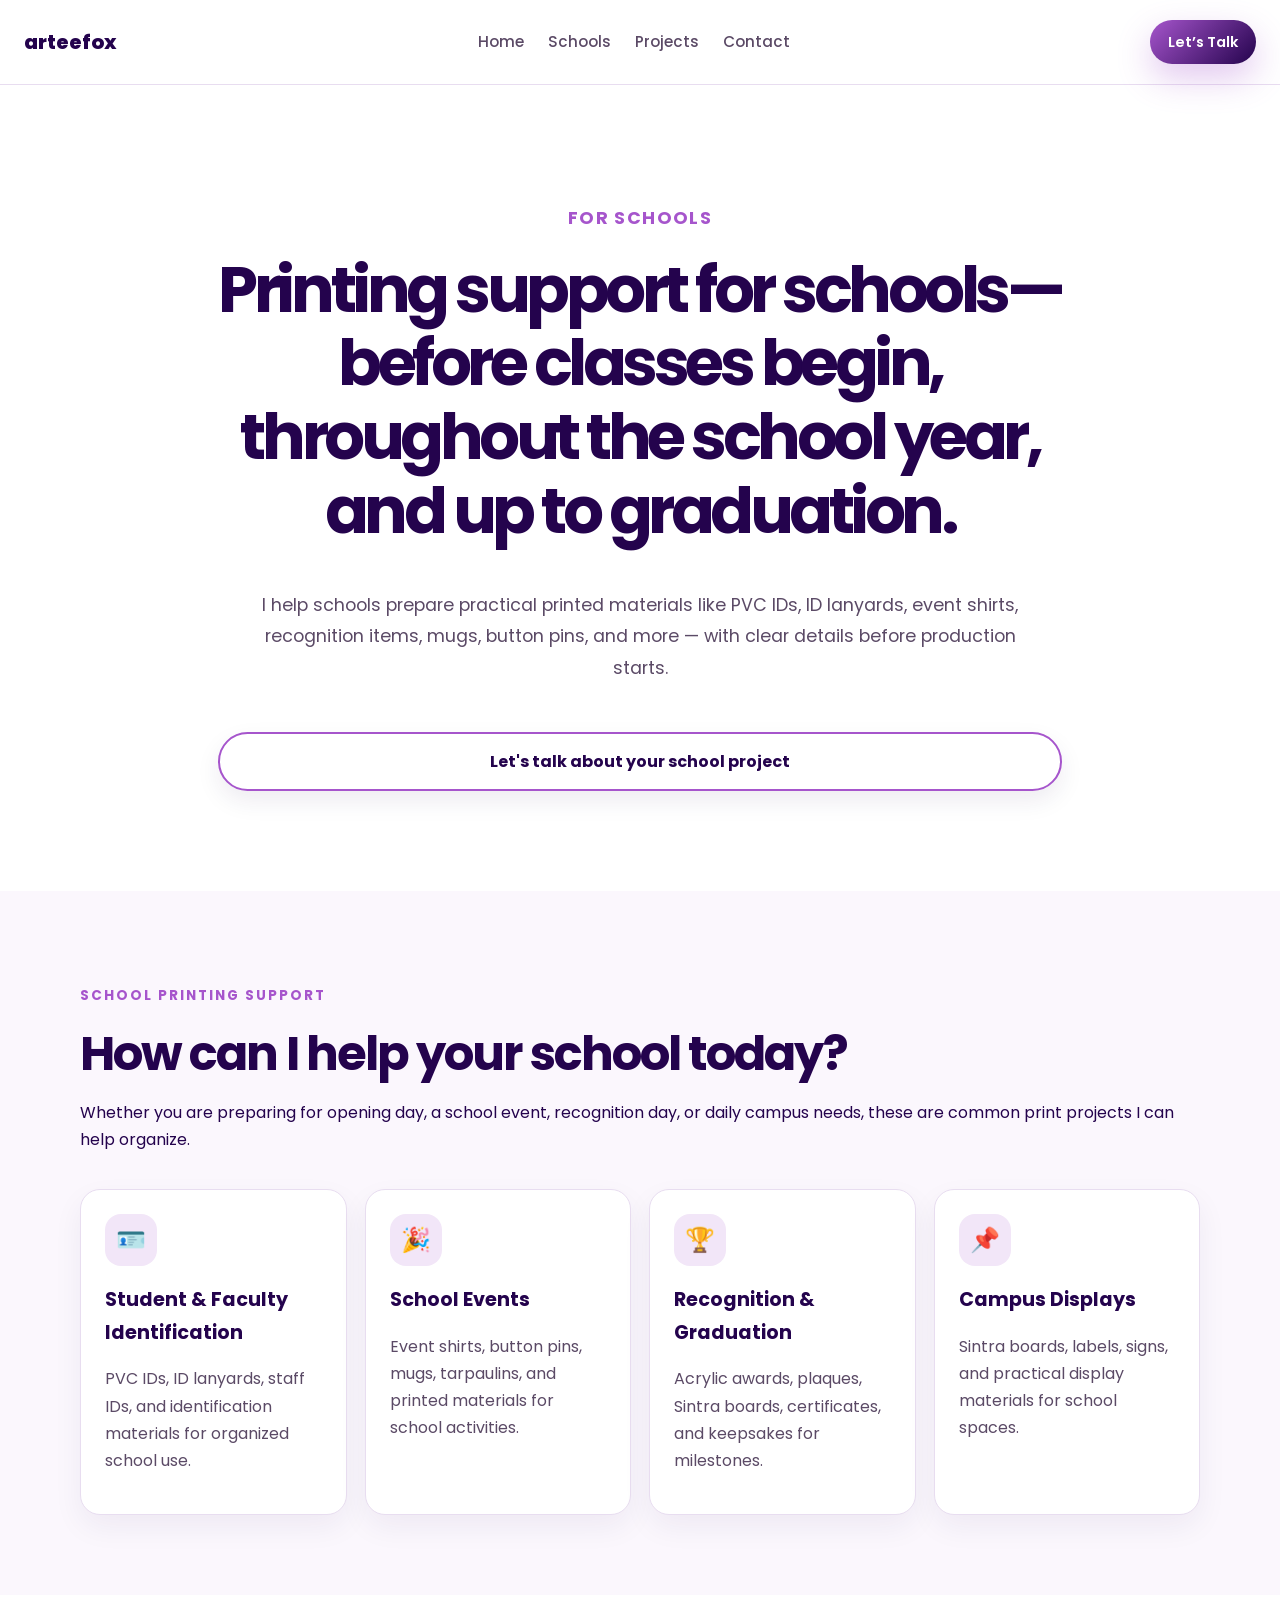
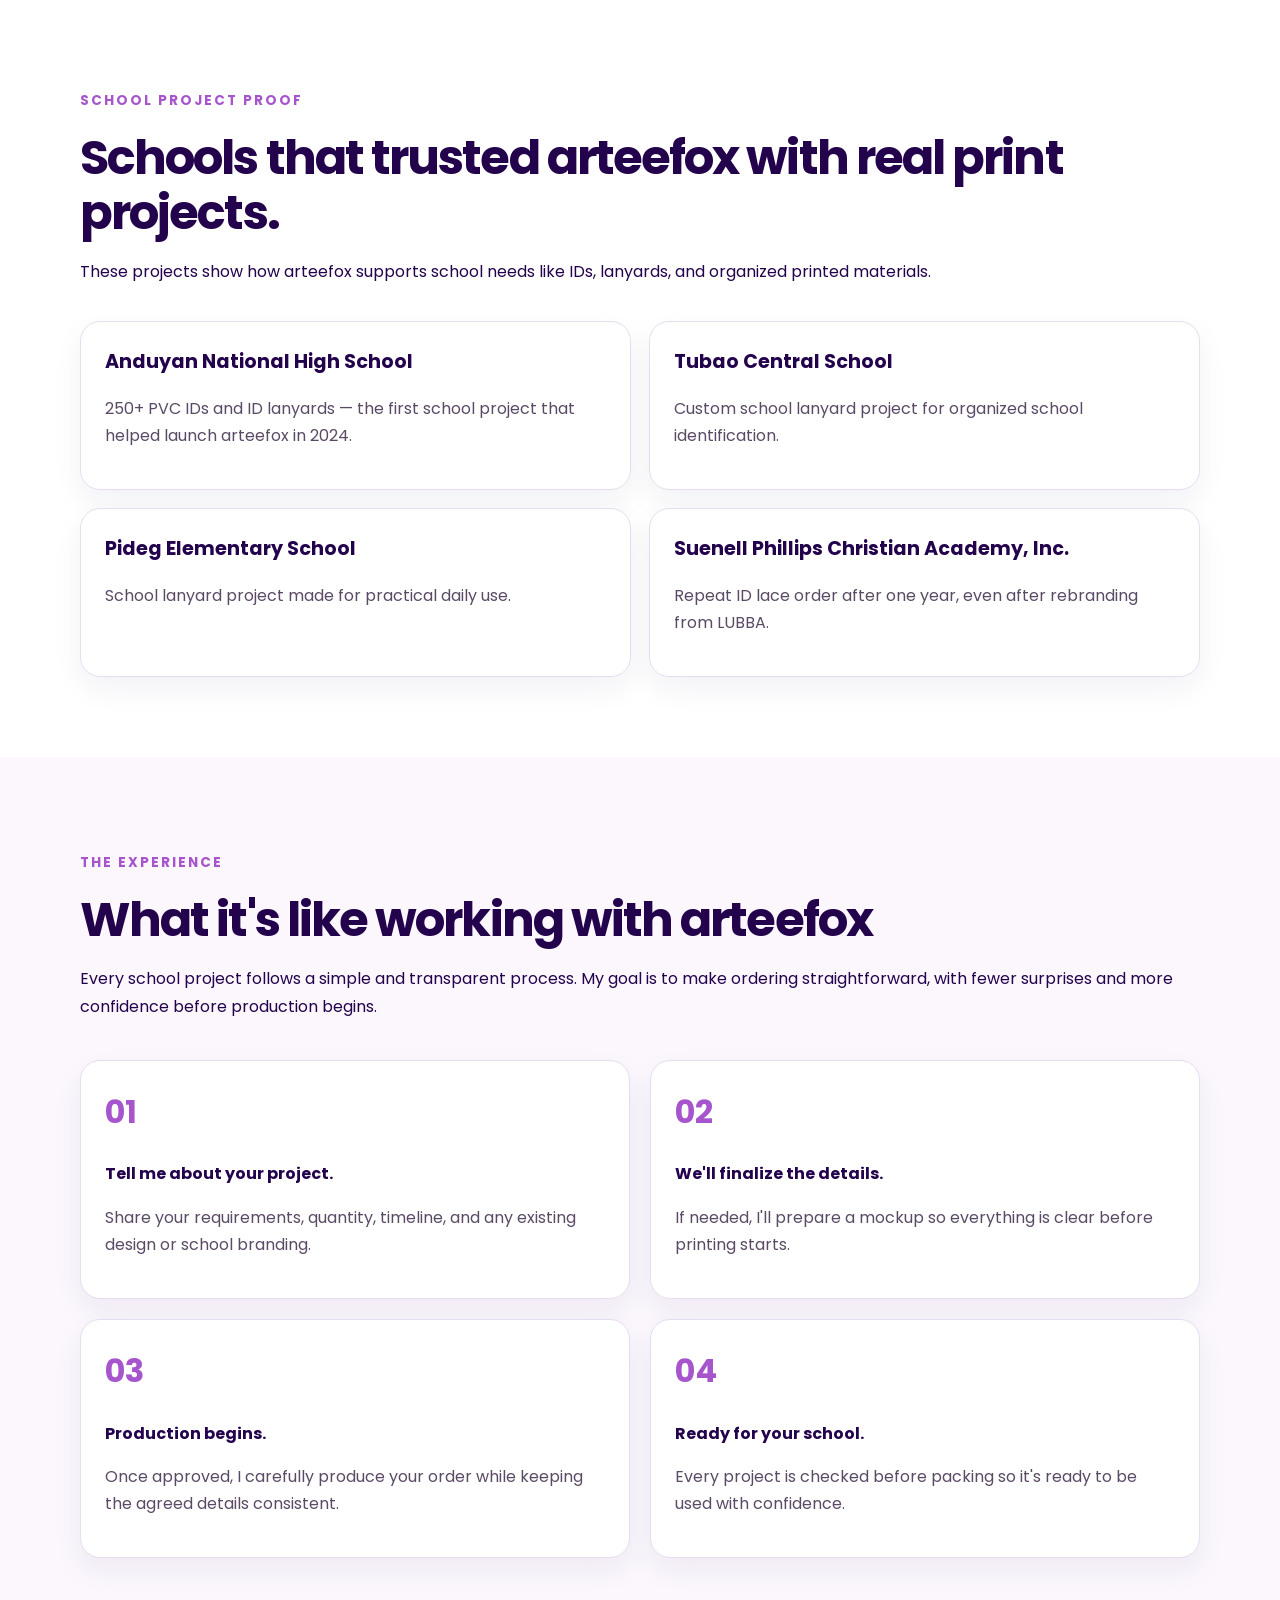
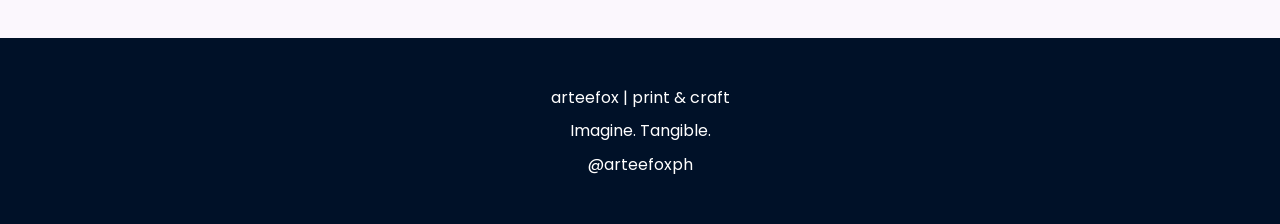
==== schools.html @ dd6f78a0 "Build schools page hero needs projects and process sections" ====
<!DOCTYPE html>
<html lang="en">
<head>
    <meta charset="UTF-8">
    <meta name="viewport" content="width=device-width, initial-scale=1.0">
    <title>School Printing Services | arteefox</title>
    <meta name="description" content="Custom printing support for schools in La Union, including PVC IDs, ID lanyards, event shirts, button pins, awards, mugs, and school materials.">
    <link rel="stylesheet" href="styles.css">
</head>
<body>

    <header>
        <p>arteefox</p>

        <nav>
            <a href="index.html">Home</a>
            <a href="schools.html">Schools</a>
            <a href="index.html#projects">Projects</a>
            <a href="index.html#contact">Contact</a>
        </nav>

        <a href="http://m.me/arteefoxph">Let’s Talk</a>
    </header>

    <main>

        <section class="school-hero">
            <p class="section-label">For schools</p>

            <h1>Printing support for schools—before classes begin, throughout the school year, and up to graduation.</h1>

            <p>
                I help schools prepare practical printed materials like PVC IDs, ID lanyards,
                event shirts, recognition items, mugs, button pins, and more — with clear details
                before production starts.
            </p>

            <a href="http://m.me/arteefoxph">Let's talk about your school project</a>
        </section>

        <section class="school-needs">
    <div class="section-intro">
        <p class="section-label">School printing support</p>
        <h2>How can I help your school today?</h2>
        <p>
            Whether you are preparing for opening day, a school event, recognition day,
            or daily campus needs, these are common print projects I can help organize.
        </p>
    </div>

    <div class="school-needs-grid">
        <article>
            <span>🪪</span>
            <h3>Student & Faculty Identification</h3>
            <p>PVC IDs, ID lanyards, staff IDs, and identification materials for organized school use.</p>
        </article>

        <article>
            <span>🎉</span>
            <h3>School Events</h3>
            <p>Event shirts, button pins, mugs, tarpaulins, and printed materials for school activities.</p>
        </article>

        <article>
            <span>🏆</span>
            <h3>Recognition & Graduation</h3>
            <p>Acrylic awards, plaques, Sintra boards, certificates, and keepsakes for milestones.</p>
        </article>

        <article>
            <span>📌</span>
            <h3>Campus Displays</h3>
            <p>Sintra boards, labels, signs, and practical display materials for school spaces.</p>
        </article>
    </div>
        </section>

        <section class="school-projects">
    <div class="section-intro">
        <p class="section-label">School project proof</p>
        <h2>Schools that trusted arteefox with real print projects.</h2>
        <p>
            These projects show how arteefox supports school needs like IDs, lanyards,
            and organized printed materials.
        </p>
    </div>

    <div class="school-projects-grid">
        <article>
            <h3>Anduyan National High School</h3>
            <p>250+ PVC IDs and ID lanyards — the first school project that helped launch arteefox in 2024.</p>
        </article>

        <article>
            <h3>Tubao Central School</h3>
            <p>Custom school lanyard project for organized school identification.</p>
        </article>

        <article>
            <h3>Pideg Elementary School</h3>
            <p>School lanyard project made for practical daily use.</p>
        </article>

        <article>
            <h3>Suenell Phillips Christian Academy, Inc.</h3>
            <p>Repeat ID lace order after one year, even after rebranding from LUBBA.</p>
        </article>
    </div>
        </section>

        <section class="school-process">
    <div class="section-intro">
        <p class="section-label">The experience</p>
        <h2>What it's like working with arteefox</h2>
        <p>
            Every school project follows a simple and transparent process.
            My goal is to make ordering straightforward, with fewer surprises
            and more confidence before production begins.
        </p>
    </div>

    <div class="process-grid">

        <article>
            <h3>01</h3>
            <h4>Tell me about your project.</h4>
            <p>
                Share your requirements, quantity, timeline, and any existing
                design or school branding.
            </p>
        </article>

        <article>
            <h3>02</h3>
            <h4>We'll finalize the details.</h4>
            <p>
                If needed, I'll prepare a mockup so everything is clear before
                printing starts.
            </p>
        </article>

        <article>
            <h3>03</h3>
            <h4>Production begins.</h4>
            <p>
                Once approved, I carefully produce your order while keeping the
                agreed details consistent.
            </p>
        </article>

        <article>
            <h3>04</h3>
            <h4>Ready for your school.</h4>
            <p>
                Every project is checked before packing so it's ready to be used
                with confidence.
            </p>
        </article>

    </div>
    </section>
    </main>

    <footer>
        <p>arteefox | print & craft</p>
        <p>Imagine. Tangible.</p>
        <p>@arteefoxph</p>
    </footer>

</body>
</html>
---- styles.css ----
@import url('https://fonts.googleapis.com/css2?family=Poppins:wght@400;500;600;700;800&display=swap');

:root {
    --dark-amethyst: #24034D;
    --prussian-blue: #001128;
    --lavender-purple: #A655CC;
    --white: #FFFFFF;

    --text-main: #24034D;
    --text-soft: #5B4A66;

    --soft-bg: #FBF7FD;
    --soft-lavender: #F2E6F8;
    --light-border: #E8DDF0;

    --max-width: 1120px;
    --section-padding: 80px 24px;
    --radius: 20px;
}

* {
    box-sizing: border-box;
}

html {
    scroll-behavior: smooth;
}

body {
    margin: 0;
    font-family: 'Poppins', sans-serif;
    color: var(--text-main);
    background: var(--white);
    line-height: 1.7;
}

a {
    color: inherit;
    text-decoration: none;
}

/* HEADER */

header {
    width: 100%;
    padding: 20px 24px;
    display: flex;
    align-items: center;
    justify-content: space-between;
    gap: 24px;
    border-bottom: 1px solid var(--light-border);
    background: rgba(255, 255, 255, 0.96);
    position: sticky;
    top: 0;
    z-index: 10;
}

header p {
    margin: 0;
    font-weight: 800;
    color: var(--dark-amethyst);
    font-size: 1.25rem;
}

nav {
    display: flex;
    gap: 24px;
    font-size: 0.95rem;
    font-weight: 500;
}

nav a {
    color: var(--text-soft);
}

nav a:hover {
    color: var(--lavender-purple);
}

header > a {
    background: var(--dark-amethyst);
    color: var(--white);
    padding: 10px 18px;
    border-radius: 999px;
    font-weight: 600;
    font-size: 0.9rem;
}

/* GENERAL SECTIONS */

main section {
    padding: var(--section-padding);
    max-width: var(--max-width);
    margin: 0 auto;
}

section:nth-of-type(even) {
    background: var(--soft-bg);
    max-width: none;
}

section:nth-of-type(even) > * {
    max-width: var(--max-width);
    margin-left: auto;
    margin-right: auto;
}

/* HERO */

.hero,
main section:first-child {
    min-height: 88vh;
    display: flex;
    flex-direction: column;
    justify-content: center;
    text-align: center;
}

.hero-label,
main section:first-child p:first-child {
    color: var(--lavender-purple);
    font-weight: 700;
    letter-spacing: 0.08em;
    text-transform: uppercase;
    margin-bottom: 18px;
}

h1 {
    margin: 0 auto 24px;
    max-width: 920px;
    font-size: clamp(3rem, 9vw, 6.5rem);
    line-height: 0.95;
    color: var(--dark-amethyst);
    letter-spacing: -0.07em;
}

h1 span {
    display: block;
}

h1 small {
    display: block;
    margin-top: 22px;
    font-size: clamp(1rem, 2vw, 1.35rem);
    line-height: 1.4;
    letter-spacing: 0;
    color: var(--text-soft);
    font-weight: 600;
}

.hero-description,
main section:first-child p {
    margin-left: auto;
    margin-right: auto;
    max-width: 760px;
    font-size: 1.1rem;
    color: var(--text-soft);
}

.hero-actions,
main section:first-child div {
    margin-top: 18px;
}

.hero-actions a,
main section:first-child a,
#contact a {
    display: inline-block;
    margin: 12px 8px 0;
    padding: 14px 22px;
    border-radius: 999px;
    font-weight: 700;
}

.hero-actions a:first-child,
main section:first-child a:first-of-type,
#contact a {
    background: var(--dark-amethyst);
    color: var(--white);
}

.hero-actions a:last-child,
main section:first-child a:last-of-type {
    border: 2px solid var(--dark-amethyst);
    color: var(--dark-amethyst);
}

/* TYPOGRAPHY */

h2 {
    margin: 0 0 18px;
    font-size: clamp(1.8rem, 4vw, 3rem);
    line-height: 1.15;
    color: var(--dark-amethyst);
    letter-spacing: -0.04em;
}

h3 {
    margin: 0 0 10px;
    color: var(--dark-amethyst);
    font-size: 1.2rem;
}

p {
    font-size: 1rem;
}

section > p {
    max-width: 760px;
    color: var(--text-soft);
}

/* TRUST LIST */

ul {
    padding: 0;
    list-style: none;
    display: flex;
    flex-wrap: wrap;
    gap: 12px;
    margin-top: 28px;
}

li {
    background: var(--white);
    border: 1px solid var(--light-border);
    padding: 12px 18px;
    border-radius: 999px;
    font-weight: 600;
    color: var(--dark-amethyst);
}

/* CARDS */

article {
    background: var(--white);
    border: 1px solid var(--light-border);
    padding: 24px;
    border-radius: var(--radius);
    margin-top: 18px;
    box-shadow: 0 12px 30px rgba(36, 3, 77, 0.06);
}

article p {
    color: var(--text-soft);
}

/* GRID SECTIONS */

#services,
#projects,
#process {
    display: grid;
    grid-template-columns: repeat(3, 1fr);
    gap: 18px;
}

#services h2,
#services > p,
#projects h2,
#projects > p,
#process h2,
#process > p {
    grid-column: 1 / -1;
}

/* FINAL CTA */

#contact {
    text-align: center;
}

#contact p {
    margin-left: auto;
    margin-right: auto;
}

/* FOOTER */

footer {
    background: var(--prussian-blue);
    color: var(--white);
    text-align: center;
    padding: 40px 24px;
}

footer p {
    margin: 6px 0;
    color: var(--white);
}

/* MOBILE */

@media (max-width: 820px) {
    header {
        align-items: flex-start;
        flex-direction: column;
    }

    nav {
        flex-wrap: wrap;
        gap: 14px;
    }

    #services,
    #projects,
    #process {
        grid-template-columns: 1fr;
    }

    main section {
        padding: 64px 20px;
    }

    .hero,
    main section:first-child {
        text-align: left;
        min-height: auto;
    }

    .hero-description,
    main section:first-child p {
        margin-left: 0;
        margin-right: 0;
    }

    .hero-actions a,
    main section:first-child a {
        margin-left: 0;
    }

    h1 {
        font-size: clamp(3rem, 16vw, 5rem);
    }
}
/* PROJECT FOX - CTA BUTTON UPGRADE */

header > a,
.hero-actions a:first-child,
main section:first-child a:first-of-type,
#contact a {
    background: linear-gradient(135deg, var(--lavender-purple), var(--dark-amethyst));
    color: var(--white);
    box-shadow: 0 14px 34px rgba(166, 85, 204, 0.32);
    border: none;
    transition: transform 0.2s ease, box-shadow 0.2s ease;
}

header > a:hover,
.hero-actions a:first-child:hover,
main section:first-child a:first-of-type:hover,
#contact a:hover {
    transform: translateY(-2px);
    box-shadow: 0 18px 42px rgba(166, 85, 204, 0.42);
}

.hero-actions a:last-child,
main section:first-child a:last-of-type {
    background: var(--white);
    border: 2px solid var(--lavender-purple);
    color: var(--dark-amethyst);
    box-shadow: 0 10px 24px rgba(36, 3, 77, 0.08);
    transition: transform 0.2s ease, border-color 0.2s ease, box-shadow 0.2s ease;
}

.hero-actions a:last-child:hover,
main section:first-child a:last-of-type:hover {
    transform: translateY(-2px);
    border-color: var(--dark-amethyst);
    box-shadow: 0 14px 30px rgba(36, 3, 77, 0.14);
}
/* PROJECT FOX - SOCIAL PROOF SECTION */

.proof {
    background: var(--soft-bg);
}

.section-intro {
    max-width: var(--max-width);
    margin: 0 auto 36px;
}

.section-label {
    color: var(--lavender-purple);
    font-weight: 800;
    text-transform: uppercase;
    letter-spacing: 0.08em;
    margin-bottom: 12px;
}

.proof-grid {
    max-width: var(--max-width);
    margin: 0 auto;
    display: grid;
    grid-template-columns: repeat(3, 1fr);
    gap: 18px;
}

.proof-card {
    margin-top: 0;
    min-height: 100%;
}

.proof-card span {
    display: inline-flex;
    width: 52px;
    height: 52px;
    align-items: center;
    justify-content: center;
    background: var(--soft-lavender);
    border-radius: 16px;
    font-size: 1.5rem;
    margin-bottom: 18px;
}

.proof-stats {
    max-width: var(--max-width);
    margin: 36px auto 0;
    display: grid;
    grid-template-columns: repeat(3, 1fr);
    gap: 18px;
}

.proof-stats div {
    background: var(--dark-amethyst);
    color: var(--white);
    padding: 24px;
    border-radius: var(--radius);
    box-shadow: 0 14px 34px rgba(36, 3, 77, 0.16);
}

.proof-stats strong {
    display: block;
    font-size: clamp(2rem, 5vw, 3rem);
    line-height: 1;
    margin-bottom: 8px;
}

.proof-stats span {
    color: rgba(255, 255, 255, 0.82);
    font-weight: 500;
}

@media (max-width: 820px) {
    .proof-grid,
    .proof-stats {
        grid-template-columns: 1fr;
    }
}
/* PROJECT FOX - SERVICES SECTION */

.services {
    background: var(--white);
}

.service-grid {
    max-width: var(--max-width);
    margin: 0 auto;
    display: grid;
    grid-template-columns: repeat(3, 1fr);
    gap: 18px;
}

.service-card {
    margin-top: 0;
    position: relative;
    overflow: hidden;
}

.service-card span {
    display: inline-block;
    margin-bottom: 16px;
    padding: 8px 12px;
    background: var(--soft-lavender);
    color: var(--dark-amethyst);
    border-radius: 999px;
    font-size: 0.78rem;
    font-weight: 800;
    text-transform: uppercase;
    letter-spacing: 0.06em;
}

.service-card:hover {
    transform: translateY(-4px);
    box-shadow: 0 18px 42px rgba(36, 3, 77, 0.12);
    transition: transform 0.2s ease, box-shadow 0.2s ease;
}

.service-card::after {
    content: "";
    position: absolute;
    width: 120px;
    height: 120px;
    right: -50px;
    bottom: -50px;
    background: var(--soft-lavender);
    border-radius: 50%;
    opacity: 0.7;
}

@media (max-width: 820px) {
    .service-grid {
        grid-template-columns: 1fr;
    }
}
/* PROJECT FOX - FIX SERVICES LAYOUT CONFLICT */

.services {
    display: block !important;
    max-width: none;
    background: var(--white);
}

.services .section-intro {
    max-width: var(--max-width);
    margin: 0 auto 36px;
}

.service-grid {
    max-width: var(--max-width);
    margin: 0 auto;
    display: grid;
    grid-template-columns: repeat(3, minmax(0, 1fr));
    gap: 18px;
}

.service-card {
    width: 100%;
    min-width: 0;
}

@media (max-width: 980px) {
    .service-grid {
        grid-template-columns: repeat(2, minmax(0, 1fr));
    }
}

@media (max-width: 640px) {
    .service-grid {
        grid-template-columns: 1fr;
    }
}
/* PROJECT FOX - FEATURED PROJECTS SECTION */

.projects {
    display: block !important;
    max-width: none;
    background: var(--soft-bg);
}

.projects .section-intro {
    max-width: var(--max-width);
    margin: 0 auto 36px;
}

.project-grid {
    max-width: var(--max-width);
    margin: 0 auto;
    display: grid;
    grid-template-columns: repeat(3, minmax(0, 1fr));
    gap: 18px;
}

.project-card {
    margin-top: 0;
    min-height: 100%;
    display: flex;
    flex-direction: column;
    justify-content: space-between;
    border: 1px solid var(--light-border);
    position: relative;
    overflow: hidden;
}

.project-card::before {
    content: "";
    position: absolute;
    inset: 0;
    background: linear-gradient(135deg, rgba(166, 85, 204, 0.10), rgba(255, 255, 255, 0));
    pointer-events: none;
}

.project-card > * {
    position: relative;
    z-index: 1;
}

.project-category {
    display: inline-block;
    width: fit-content;
    margin: 0 0 18px;
    padding: 8px 12px;
    border-radius: 999px;
    background: var(--soft-lavender);
    color: var(--dark-amethyst);
    font-size: 0.78rem;
    font-weight: 800;
    text-transform: uppercase;
    letter-spacing: 0.06em;
}

.project-card a {
    display: inline-block;
    width: fit-content;
    margin-top: 20px;
    color: var(--lavender-purple);
    font-weight: 800;
}

.project-card a:hover {
    color: var(--dark-amethyst);
}

.featured-project {
    background: linear-gradient(135deg, var(--dark-amethyst), var(--lavender-purple));
    color: var(--white);
    border: none;
}

.featured-project h3,
.featured-project p,
.featured-project a {
    color: var(--white);
}

.featured-project .project-category {
    background: rgba(255, 255, 255, 0.18);
    color: var(--white);
}

@media (max-width: 980px) {
    .project-grid {
        grid-template-columns: repeat(2, minmax(0, 1fr));
    }
}

@media (max-width: 640px) {
    .project-grid {
        grid-template-columns: 1fr;
    }
}
/* PROJECT FOX - ALTERNATING FEATURED PROJECT CARDS */

.project-grid .project-card:nth-child(1),
.project-grid .project-card:nth-child(3) {
    background: linear-gradient(135deg, var(--dark-amethyst), var(--lavender-purple));
    color: var(--white);
    border: none;
}

.project-grid .project-card:nth-child(1) h3,
.project-grid .project-card:nth-child(1) p,
.project-grid .project-card:nth-child(1) a,
.project-grid .project-card:nth-child(3) h3,
.project-grid .project-card:nth-child(3) p,
.project-grid .project-card:nth-child(3) a {
    color: var(--white);
}

.project-grid .project-card:nth-child(1) .project-category,
.project-grid .project-card:nth-child(3) .project-category {
    background: rgba(255, 255, 255, 0.18);
    color: var(--white);
}

/* Reset the middle card back to light */
.project-grid .project-card:nth-child(2) {
    background: var(--white);
    color: var(--text-main);
    border: 1px solid var(--light-border);
}

.project-grid .project-card:nth-child(2) h3 {
    color: var(--dark-amethyst);
}

.project-grid .project-card:nth-child(2) p {
    color: var(--text-soft);
}

.project-grid .project-card:nth-child(2) a {
    color: var(--lavender-purple);
}

.project-grid .project-card:nth-child(2) .project-category {
    background: var(--soft-lavender);
    color: var(--dark-amethyst);
}
/* PROJECT FOX - PROCESS SECTION */

.process {
    display: block !important;
    max-width: none;
    background: var(--white);
}

.process .section-intro {
    max-width: var(--max-width);
    margin: 0 auto 36px;
}

.process-grid {
    max-width: var(--max-width);
    margin: 0 auto;
    display: grid;
    grid-template-columns: repeat(3, minmax(0, 1fr));
    gap: 18px;
}

.process-card {
    margin-top: 0;
    position: relative;
    overflow: hidden;
}

.process-card span {
    display: inline-flex;
    align-items: center;
    justify-content: center;
    width: 54px;
    height: 54px;
    margin-bottom: 18px;
    border-radius: 50%;
    background: linear-gradient(135deg, var(--lavender-purple), var(--dark-amethyst));
    color: var(--white);
    font-weight: 800;
    box-shadow: 0 12px 28px rgba(166, 85, 204, 0.28);
}

.process-note {
    max-width: var(--max-width);
    margin: 36px auto 0;
    padding: 32px;
    border-radius: var(--radius);
    background: var(--soft-lavender);
    border: 1px solid var(--light-border);
}

.process-note h3 {
    margin-bottom: 10px;
}

.process-note p {
    max-width: 860px;
    color: var(--text-soft);
}

@media (max-width: 980px) {
    .process-grid {
        grid-template-columns: repeat(2, minmax(0, 1fr));
    }
}

@media (max-width: 640px) {
    .process-grid {
        grid-template-columns: 1fr;
    }

    .process-note {
        padding: 24px;
    }
}
/* PROJECT FOX - GUIDES SECTION */

.guides {
    display: block !important;
    max-width: none;
    background: var(--soft-bg);
}

.guides .section-intro {
    max-width: var(--max-width);
    margin: 0 auto 36px;
}

.guide-grid {
    max-width: var(--max-width);
    margin: 0 auto;
    display: grid;
    grid-template-columns: repeat(3, minmax(0, 1fr));
    gap: 18px;
}

.guide-card {
    margin-top: 0;
    background: var(--white);
}

.guide-card span {
    display: inline-block;
    margin-bottom: 16px;
    padding: 8px 12px;
    background: var(--soft-lavender);
    color: var(--dark-amethyst);
    border-radius: 999px;
    font-size: 0.78rem;
    font-weight: 800;
    text-transform: uppercase;
    letter-spacing: 0.06em;
}

/* PROJECT FOX - FINAL CTA */

.final-cta {
    display: block !important;
    max-width: none;
    text-align: center;
    background: linear-gradient(135deg, var(--dark-amethyst), var(--lavender-purple));
    color: var(--white);
}

.final-cta .section-label,
.final-cta h2,
.final-cta p {
    color: var(--white);
}

.final-cta p {
    max-width: 720px;
    margin-left: auto;
    margin-right: auto;
}

.cta-actions {
    margin-top: 24px;
}

.cta-actions a {
    display: inline-block;
    margin: 12px 8px 0;
    padding: 14px 22px;
    border-radius: 999px;
    font-weight: 800;
}

.cta-actions a:first-child {
    background: var(--white);
    color: var(--dark-amethyst);
    box-shadow: 0 16px 36px rgba(0, 0, 0, 0.18);
}

.cta-actions a:last-child {
    border: 2px solid rgba(255, 255, 255, 0.55);
    color: var(--white);
}

@media (max-width: 980px) {
    .guide-grid {
        grid-template-columns: repeat(2, minmax(0, 1fr));
    }
}

@media (max-width: 640px) {
    .guide-grid {
        grid-template-columns: 1fr;
    }

    .cta-actions a {
        display: block;
        width: 100%;
        margin-left: 0;
        margin-right: 0;
    }
}
/* ==========================================
   SCHOOLS PAGE
========================================== */

.school-hero {
    max-width: 900px;
    margin: 0 auto;
    padding: 100px 20px;
}

.section-label {
    color: #A655CC;
    font-weight: 700;
    text-transform: uppercase;
    letter-spacing: 2px;
    font-size: 0.85rem;
    margin-bottom: 18px;
}

.school-hero h1 {
    font-size: clamp(2.5rem, 5vw, 4rem);
    line-height: 1.15;
    color: #24034D;
    margin-bottom: 25px;
}

.school-hero p {
    max-width: 700px;
    font-size: 1.1rem;
    line-height: 1.8;
    margin-bottom: 35px;
}

.school-hero a {
    display: inline-block;
    background: #A655CC;
    color: white;
    padding: 14px 28px;
    border-radius: 10px;
    text-decoration: none;
    font-weight: 600;
    transition: 0.25s ease;
}

.school-hero a:hover {
    transform: translateY(-2px);
    box-shadow: 0 8px 20px rgba(166, 85, 204, 0.25);
}

.school-needs {
    max-width: none;
    background: var(--soft-bg);
}

.school-needs .section-intro,
.school-needs-grid {
    max-width: var(--max-width);
    margin-left: auto;
    margin-right: auto;
}

.school-needs-grid {
    display: grid;
    grid-template-columns: repeat(4, minmax(0, 1fr));
    gap: 18px;
    margin-top: 36px;
}

.school-needs-grid article {
    margin-top: 0;
}

.school-needs-grid span {
    display: inline-flex;
    width: 52px;
    height: 52px;
    align-items: center;
    justify-content: center;
    background: var(--soft-lavender);
    border-radius: 16px;
    font-size: 1.5rem;
    margin-bottom: 18px;
}

@media (max-width: 980px) {
    .school-needs-grid {
        grid-template-columns: repeat(2, minmax(0, 1fr));
    }
}

@media (max-width: 640px) {
    .school-needs-grid {
        grid-template-columns: 1fr;
    }
}
.school-projects {
    max-width: none;
    background: var(--white);
}

.school-projects .section-intro,
.school-projects-grid {
    max-width: var(--max-width);
    margin-left: auto;
    margin-right: auto;
}

.school-projects-grid {
    display: grid;
    grid-template-columns: repeat(2, minmax(0, 1fr));
    gap: 18px;
    margin-top: 36px;
}

.school-projects-grid article {
    margin-top: 0;
}

@media (max-width: 640px) {
    .school-projects-grid {
        grid-template-columns: 1fr;
    }
}
/* ==========================================
   SCHOOL PROCESS
========================================== */

.school-process {
    background: var(--soft-bg);
}

.process-grid {
    max-width: var(--max-width);
    margin: 40px auto 0;
    display: grid;
    grid-template-columns: repeat(2, 1fr);
    gap: 20px;
}

.process-grid article {
    margin-top: 0;
}

.process-grid h3 {
    color: #A655CC;
    font-size: 2rem;
    margin-bottom: 10px;
}

.process-grid h4 {
    color: #24034D;
    margin-bottom: 12px;
}

@media (max-width:768px) {

    .process-grid {
        grid-template-columns:1fr;
    }

}
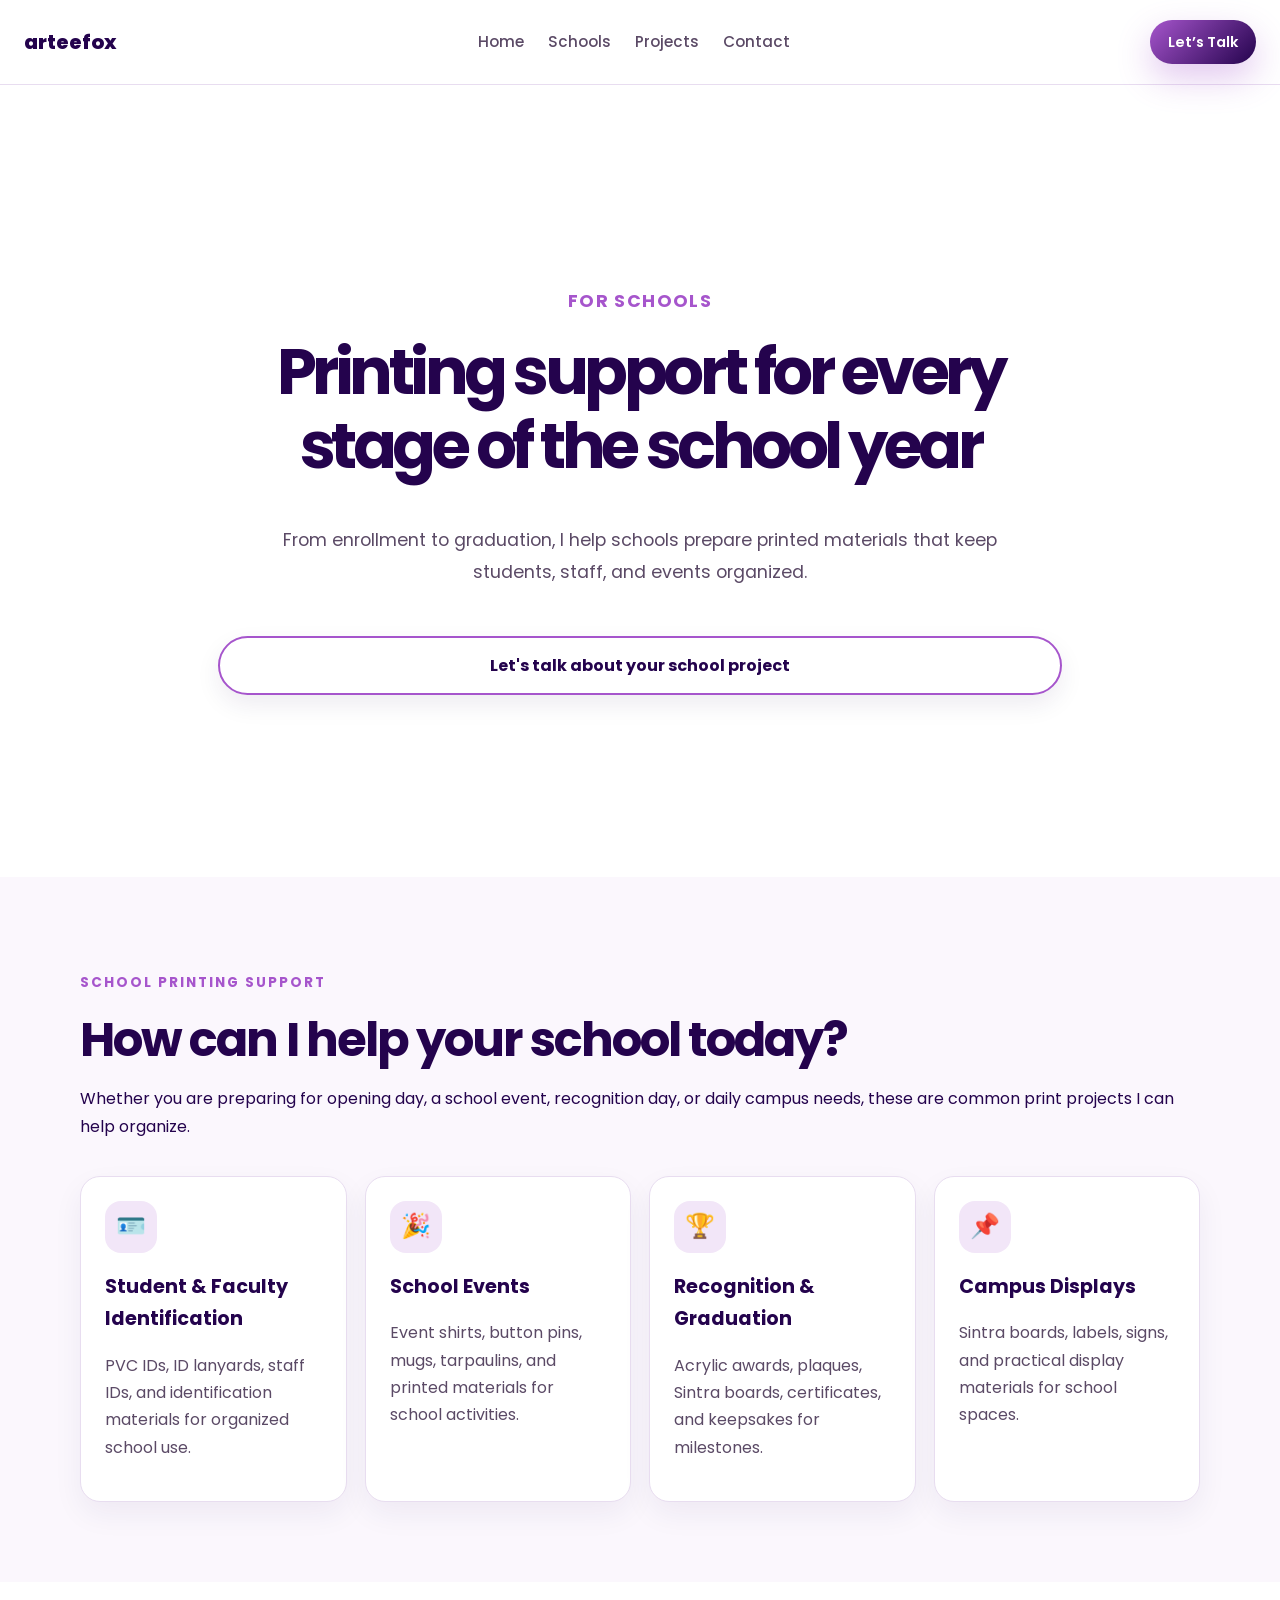
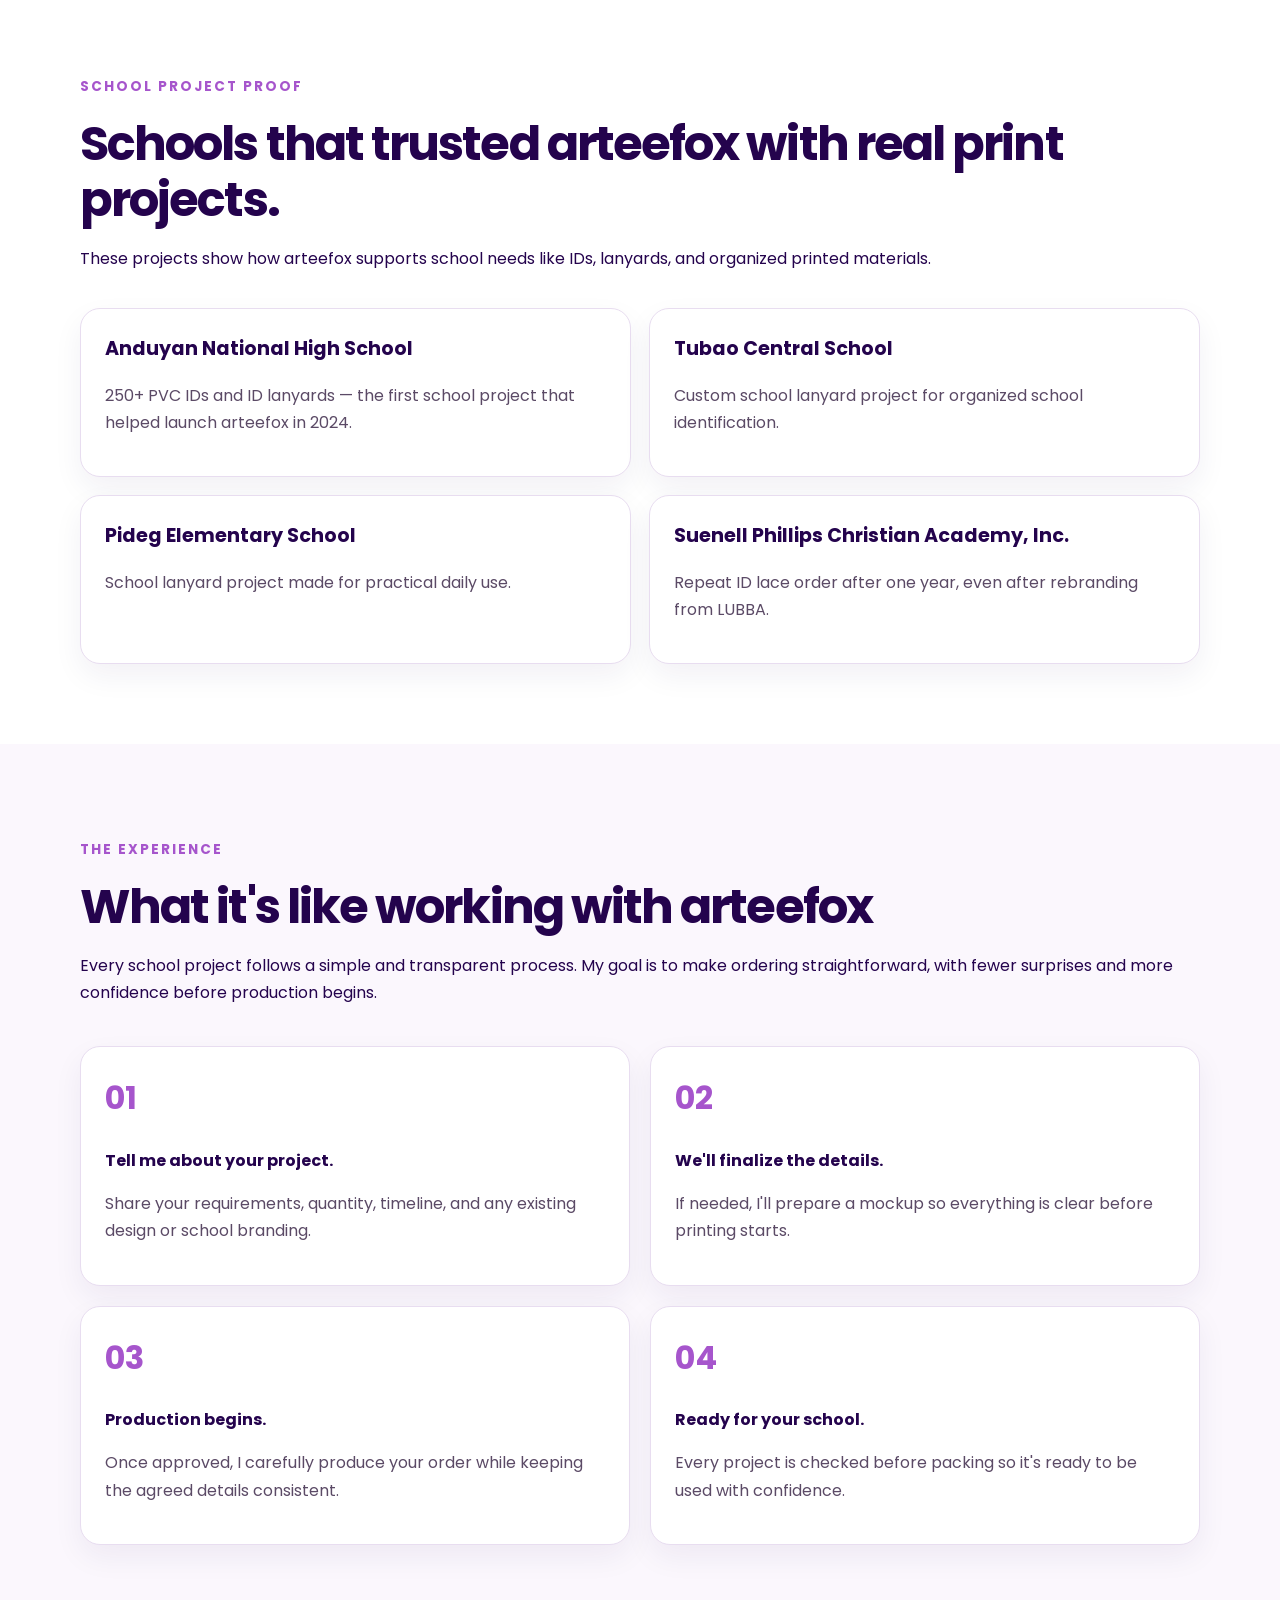
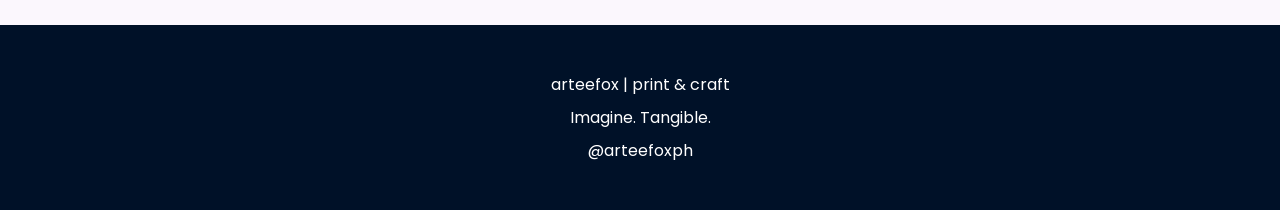
==== commit 0c601f4b: "School hero section trimmed v2" ====
--- a/schools.html
+++ b/schools.html
@@ -27,12 +27,10 @@
         <section class="school-hero">
             <p class="section-label">For schools</p>
 
-            <h1>Printing support for schools—before classes begin, throughout the school year, and up to graduation.</h1>
+            <h1>Printing support for every stage of the school year</h1>
 
             <p>
-                I help schools prepare practical printed materials like PVC IDs, ID lanyards,
-                event shirts, recognition items, mugs, button pins, and more — with clear details
-                before production starts.
+                From enrollment to graduation, I help schools prepare printed materials that keep students, staff, and events organized.
             </p>
 
             <a href="http://m.me/arteefoxph">Let's talk about your school project</a>
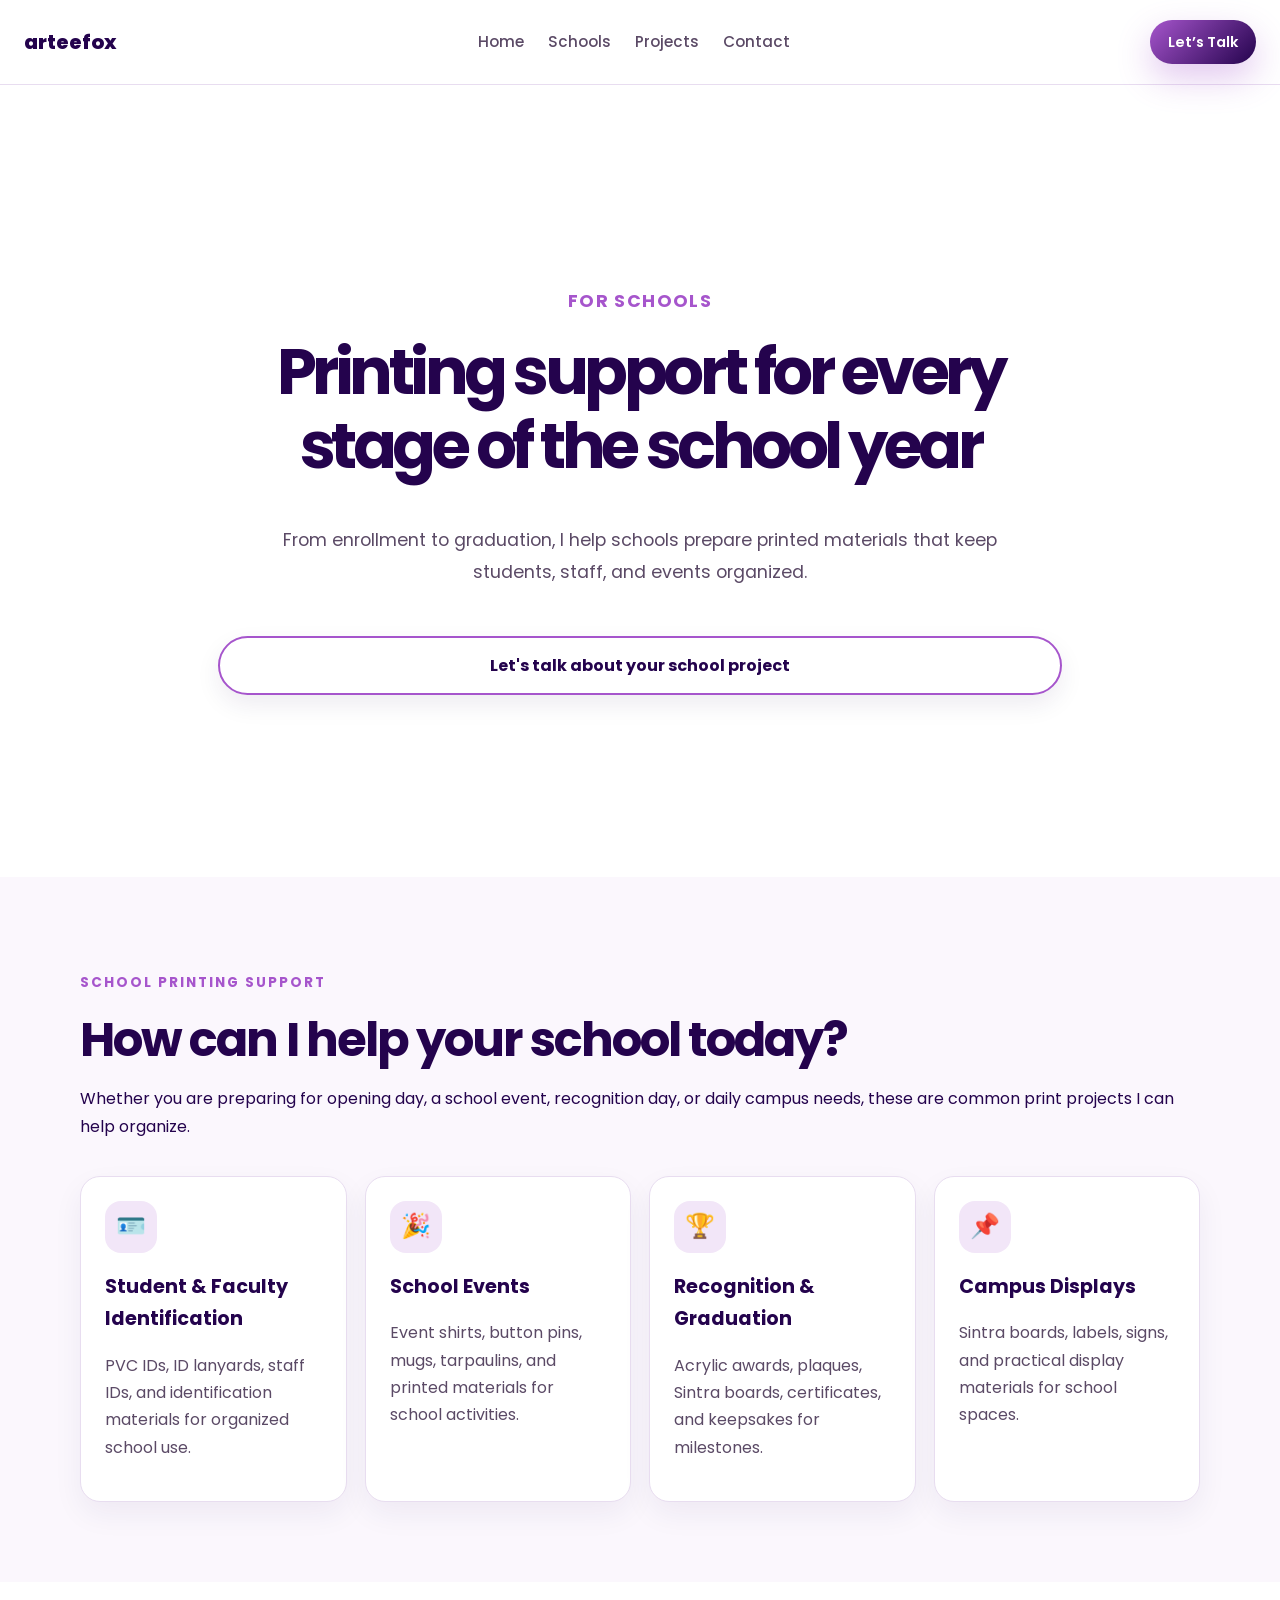
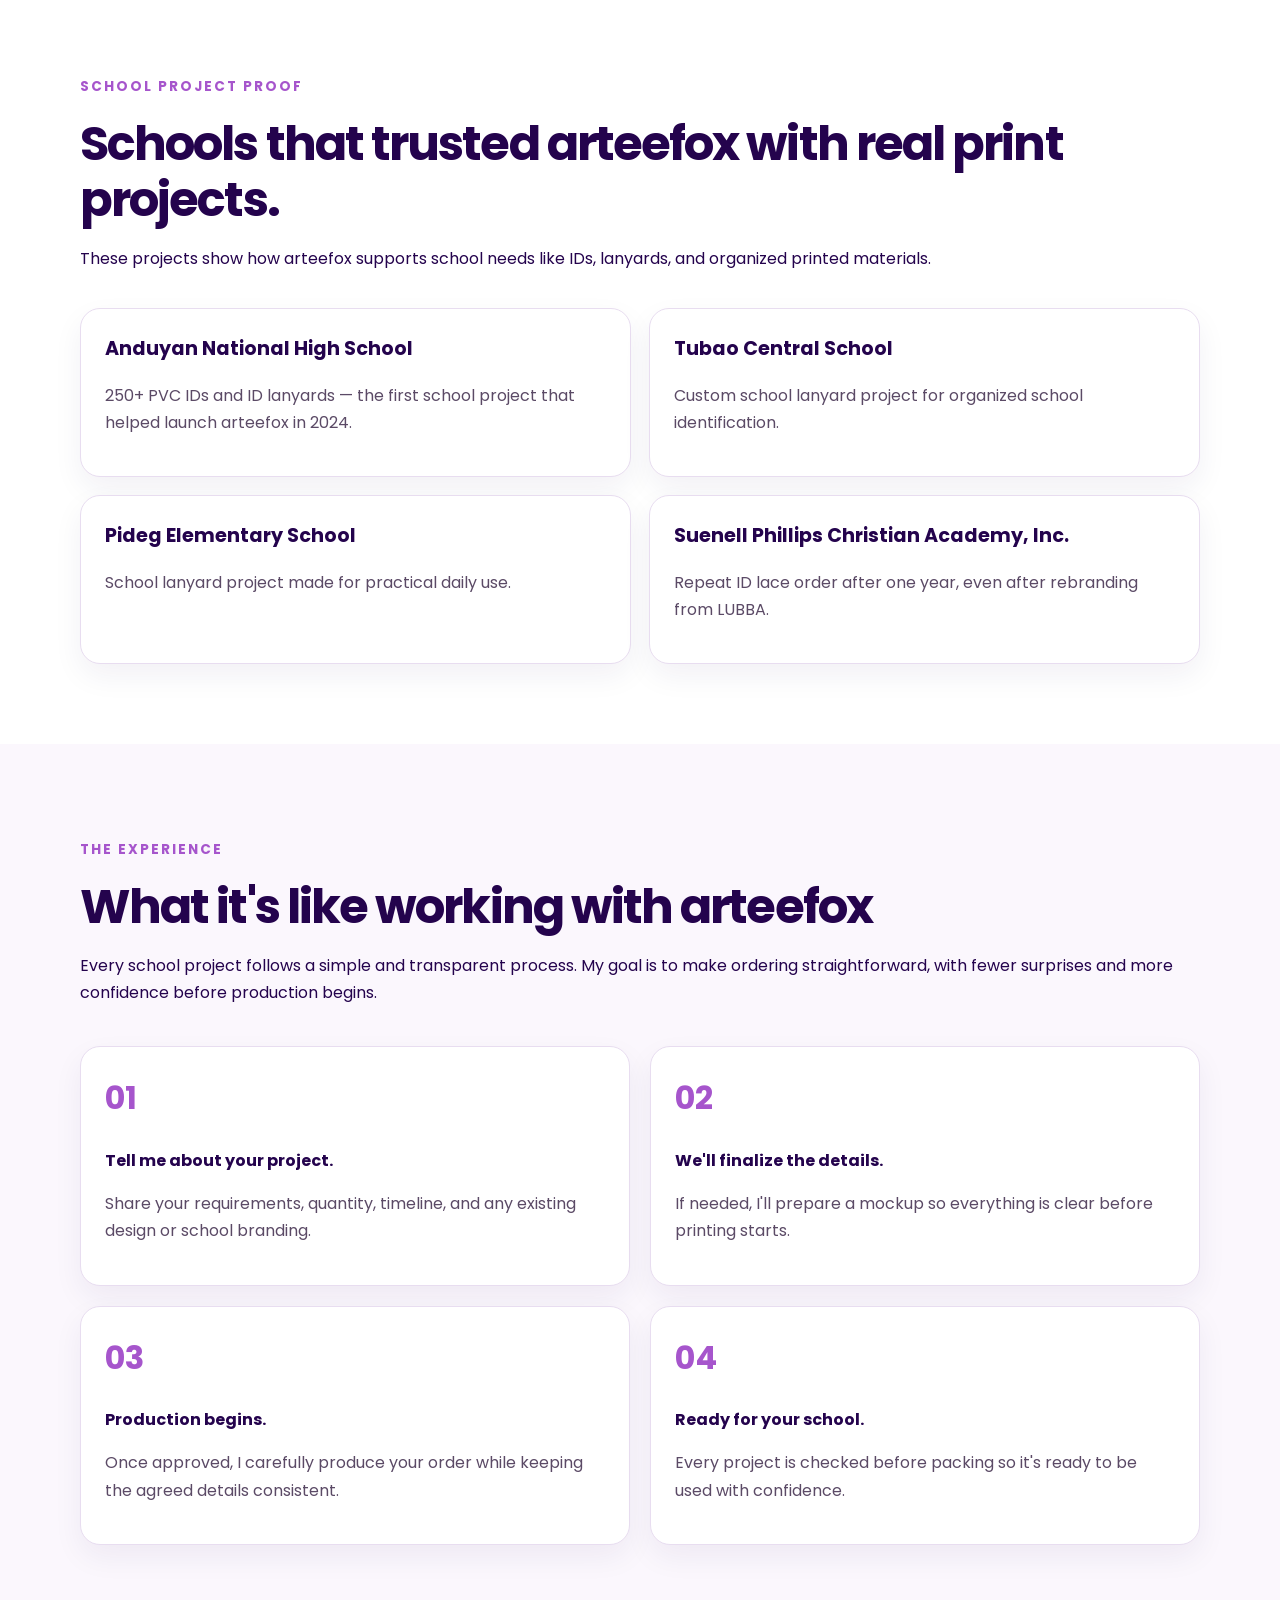
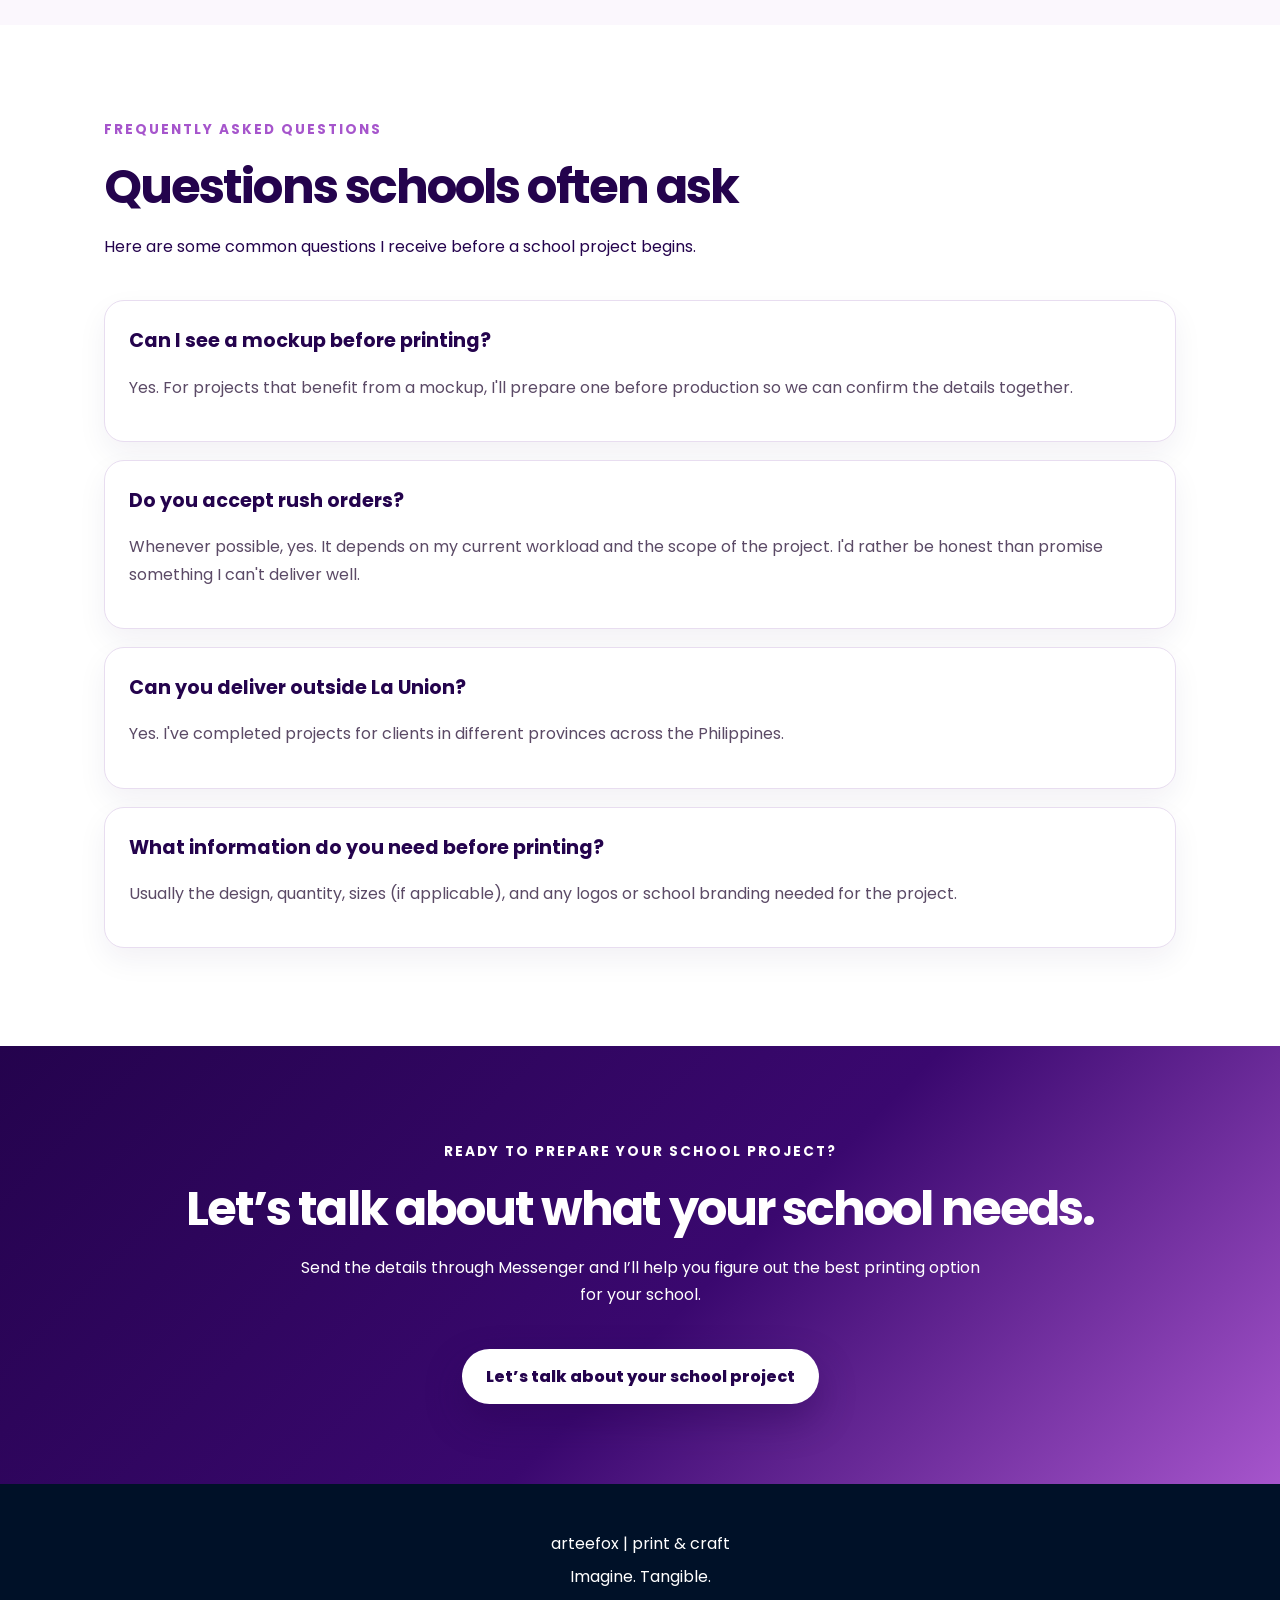
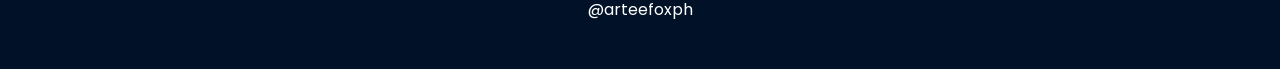
==== commit 10c4c11b: "Adds FAQ & School CTA, Successful debugging" ====
--- a/schools.html
+++ b/schools.html
@@ -157,6 +157,57 @@
 
     </div>
     </section>
+
+    <section class="school-faq">
+
+    <div class="section-intro">
+        <p class="section-label">Frequently Asked Questions</p>
+
+        <h2>Questions schools often ask</h2>
+
+        <p>
+            Here are some common questions I receive before a school project begins.
+        </p>
+    </div>
+
+    <div class="faq-list">
+
+        <article>
+            <h3>Can I see a mockup before printing?</h3>
+            <p>Yes. For projects that benefit from a mockup, I'll prepare one before production so we can confirm the details together.</p>
+        </article>
+
+        <article>
+            <h3>Do you accept rush orders?</h3>
+            <p>Whenever possible, yes. It depends on my current workload and the scope of the project. I'd rather be honest than promise something I can't deliver well.</p>
+        </article>
+
+        <article>
+            <h3>Can you deliver outside La Union?</h3>
+            <p>Yes. I've completed projects for clients in different provinces across the Philippines.</p>
+        </article>
+
+        <article>
+            <h3>What information do you need before printing?</h3>
+            <p>Usually the design, quantity, sizes (if applicable), and any logos or school branding needed for the project.</p>
+        </article>
+
+    </div>
+
+    </section>
+
+    <section class="school-final-cta">
+    <p class="section-label">Ready to prepare your school project?</p>
+
+    <h2>Let’s talk about what your school needs.</h2>
+
+    <p>
+        Send the details through Messenger and I’ll help you figure out the best printing option for your school.
+    </p>
+
+    <a href="http://m.me/arteefoxph">Let’s talk about your school project</a>
+    </section>
+    
     </main>
 
     <footer>
--- a/styles.css
+++ b/styles.css
@@ -1022,4 +1022,94 @@
         grid-template-columns:1fr;
     }
 
+}
+/* ==========================================
+   SCHOOL FAQ
+========================================== */
+
+.school-faq {
+    background: white;
+}
+
+.faq-list {
+    max-width: var(--max-width);
+    margin: 40px auto 0;
+}
+
+.faq-list article {
+    margin-top: 0;
+    margin-bottom: 18px;
+}
+
+.faq-list h3 {
+    color: #24034D;
+    margin-bottom: 10px;
+}
+/* SCHOOL FINAL CTA */
+
+.school-final-cta {
+    max-width: none;
+    width: 100%;
+    margin: 0;
+    text-align: center;
+    background: linear-gradient(135deg, #24034D 0%, #3A086F 55%, #A655CC 100%);
+    color: #FFFFFF;
+}
+
+.school-final-cta .section-label,
+.school-final-cta h2,
+.school-final-cta p {
+    color: #FFFFFF;
+    opacity: 1;
+}
+
+.school-final-cta p {
+    max-width: 680px;
+    margin-left: auto;
+    margin-right: auto;
+}
+
+.school-final-cta a {
+    display: inline-block;
+    margin-top: 24px;
+    padding: 14px 24px;
+    border-radius: 999px;
+    background: #FFFFFF;
+    color: #24034D;
+    font-weight: 800;
+    box-shadow: 0 16px 36px rgba(36, 3, 77, 0.35);
+}
+/* SCHOOL FINAL CTA - FINAL FIX */
+
+section.school-final-cta {
+    max-width: none;
+    width: 100%;
+    margin: 0;
+    text-align: center;
+    background: linear-gradient(135deg, #24034D 0%, #3A086F 55%, #A655CC 100%);
+    color: #FFFFFF;
+}
+
+section.school-final-cta .section-label,
+section.school-final-cta h2,
+section.school-final-cta p {
+    color: #FFFFFF;
+    opacity: 1;
+}
+
+section.school-final-cta p {
+    max-width: 680px;
+    margin-left: auto;
+    margin-right: auto;
+}
+
+section.school-final-cta a {
+    display: inline-block;
+    margin-top: 24px;
+    padding: 14px 24px;
+    border-radius: 999px;
+    background: #FFFFFF;
+    color: #24034D;
+    font-weight: 800;
+    box-shadow: 0 16px 36px rgba(36, 3, 77, 0.35);
 }
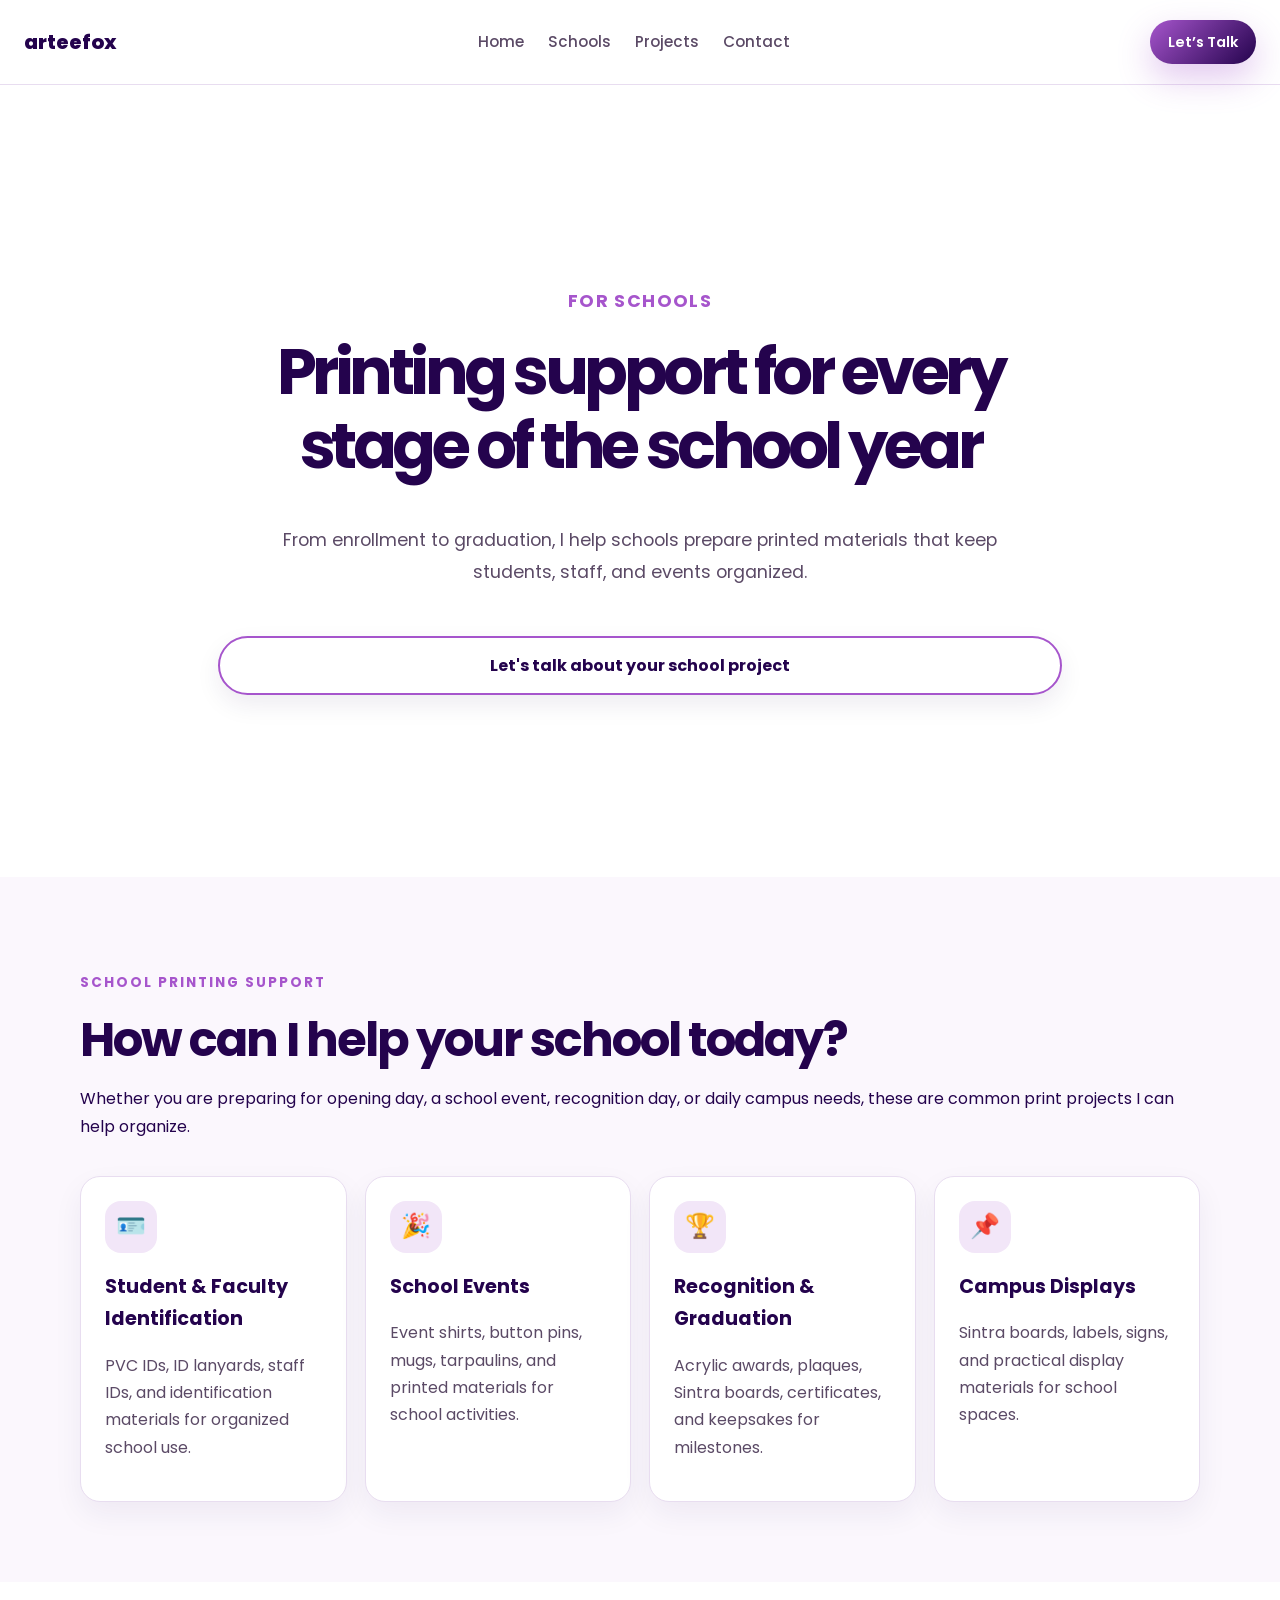
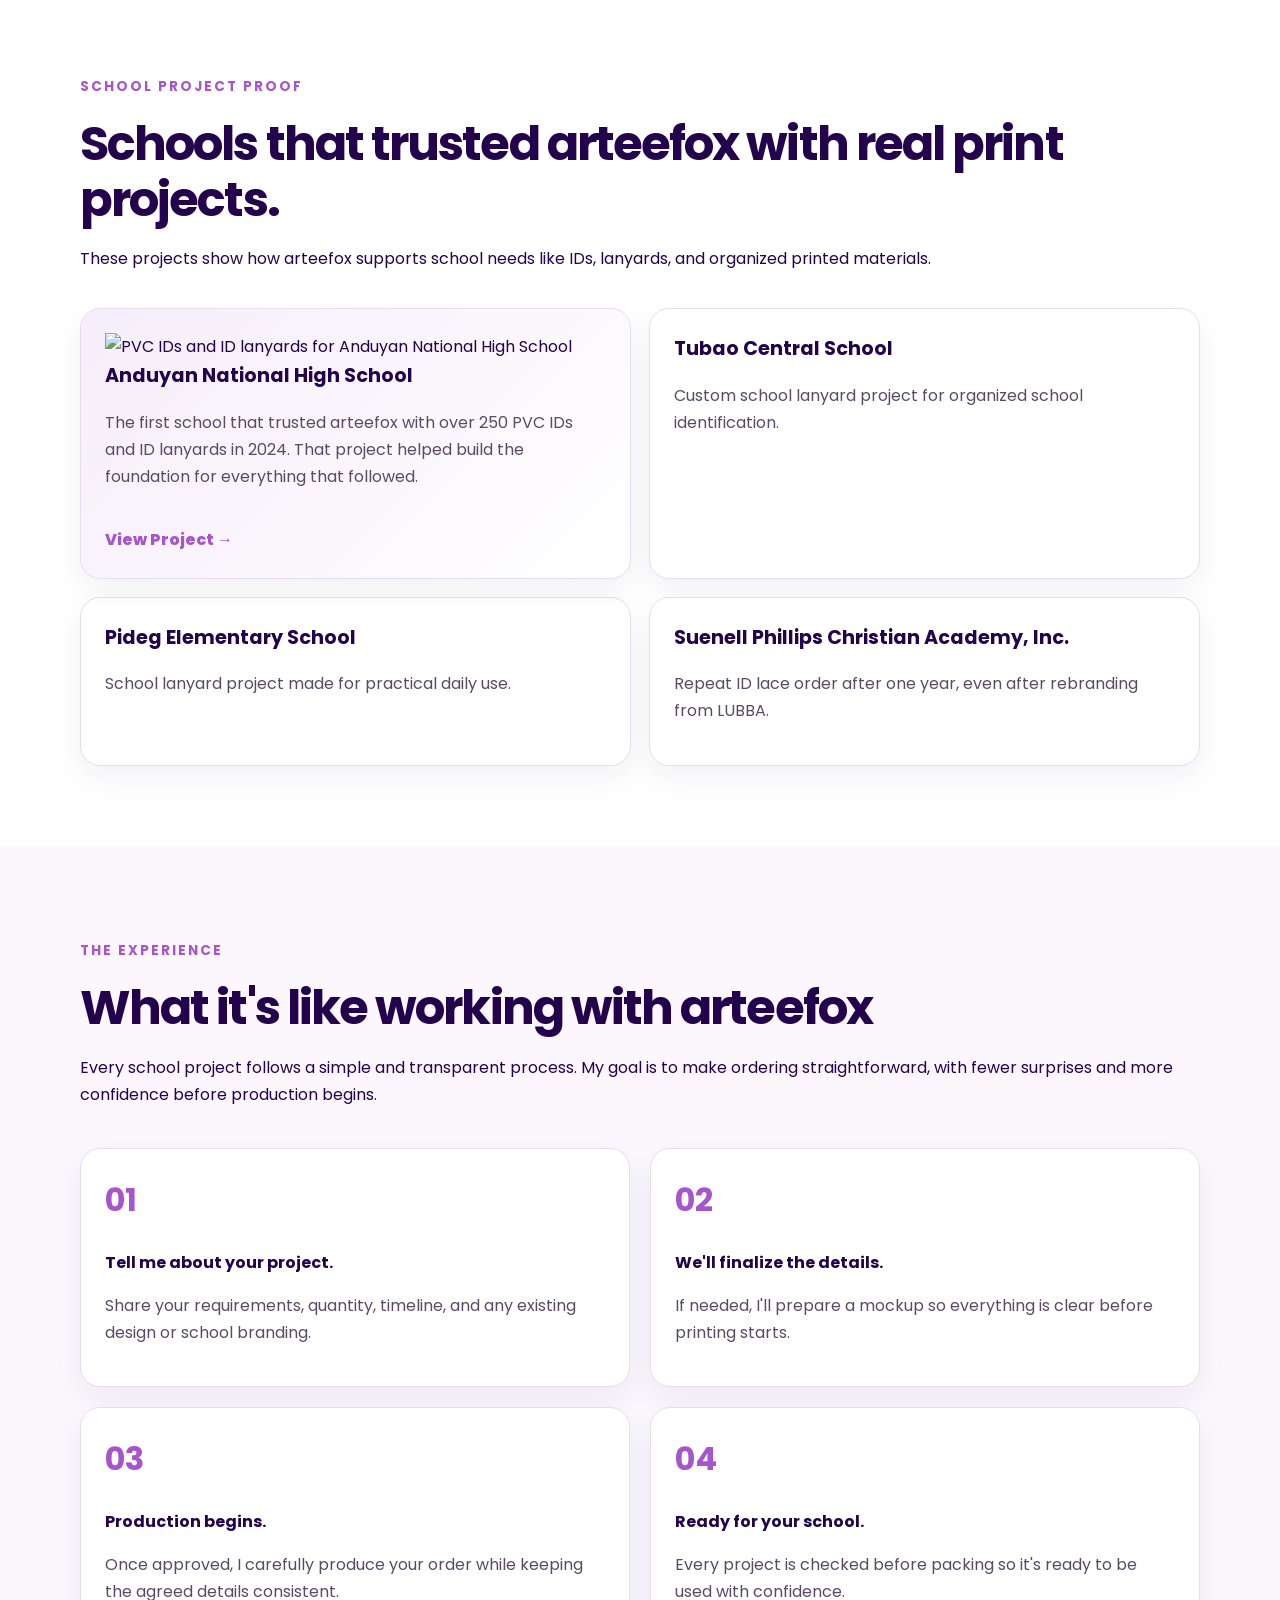
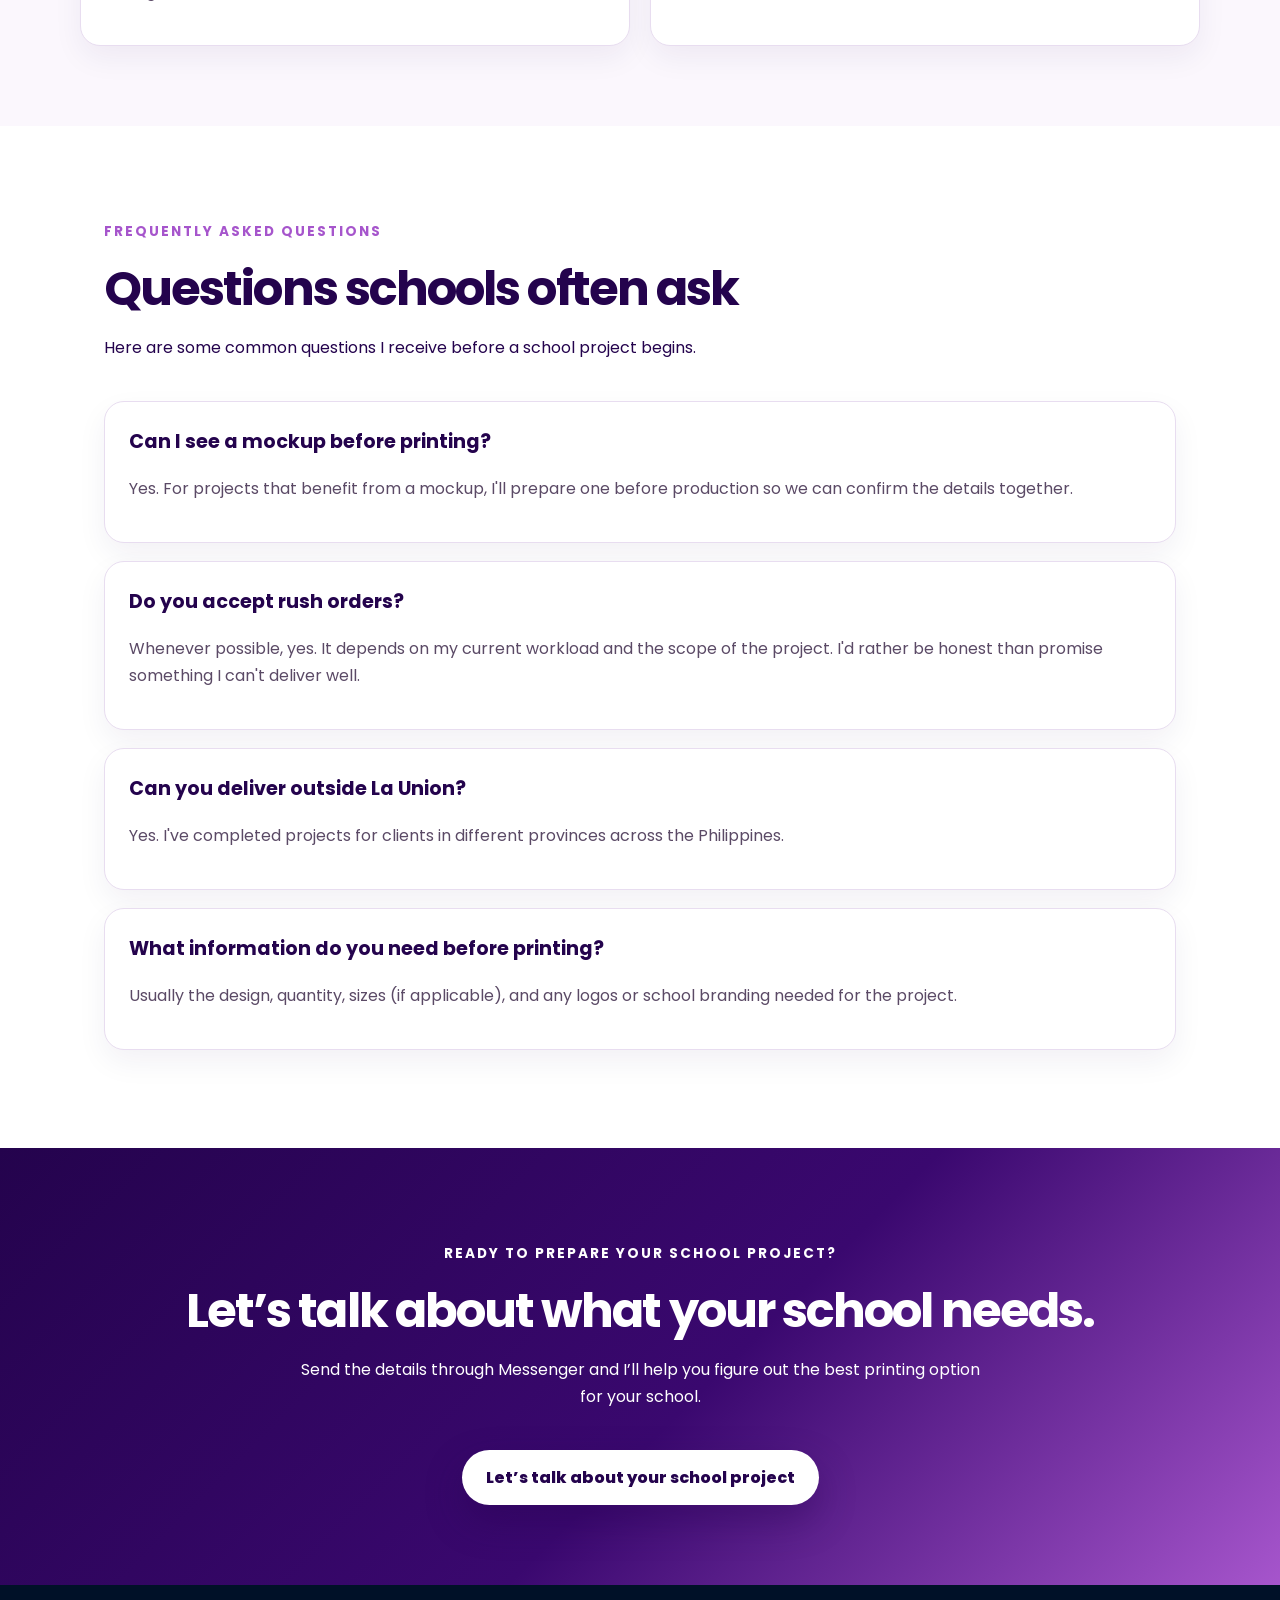
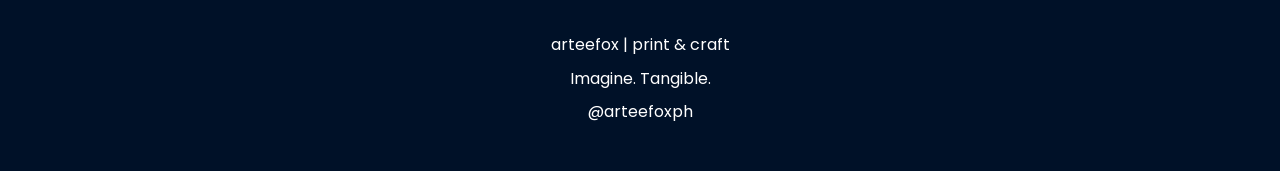
==== commit 3b852d1b: "Prepare schools project showcase" ====
--- a/schools.html
+++ b/schools.html
@@ -84,9 +84,19 @@
     </div>
 
     <div class="school-projects-grid">
-        <article>
+        <article class="project-card">
+        <img src="images/schools/anduyan-national-high-school.jpg" alt="PVC IDs and ID lanyards for Anduyan National High School">
+
+        <div class="project-content">
             <h3>Anduyan National High School</h3>
-            <p>250+ PVC IDs and ID lanyards — the first school project that helped launch arteefox in 2024.</p>
+
+            <p>
+                The first school that trusted arteefox with over 250 PVC IDs and ID lanyards in 2024.
+                That project helped build the foundation for everything that followed.
+            </p>
+
+            <a href="#">View Project →</a>
+        </div>
         </article>
 
         <article>
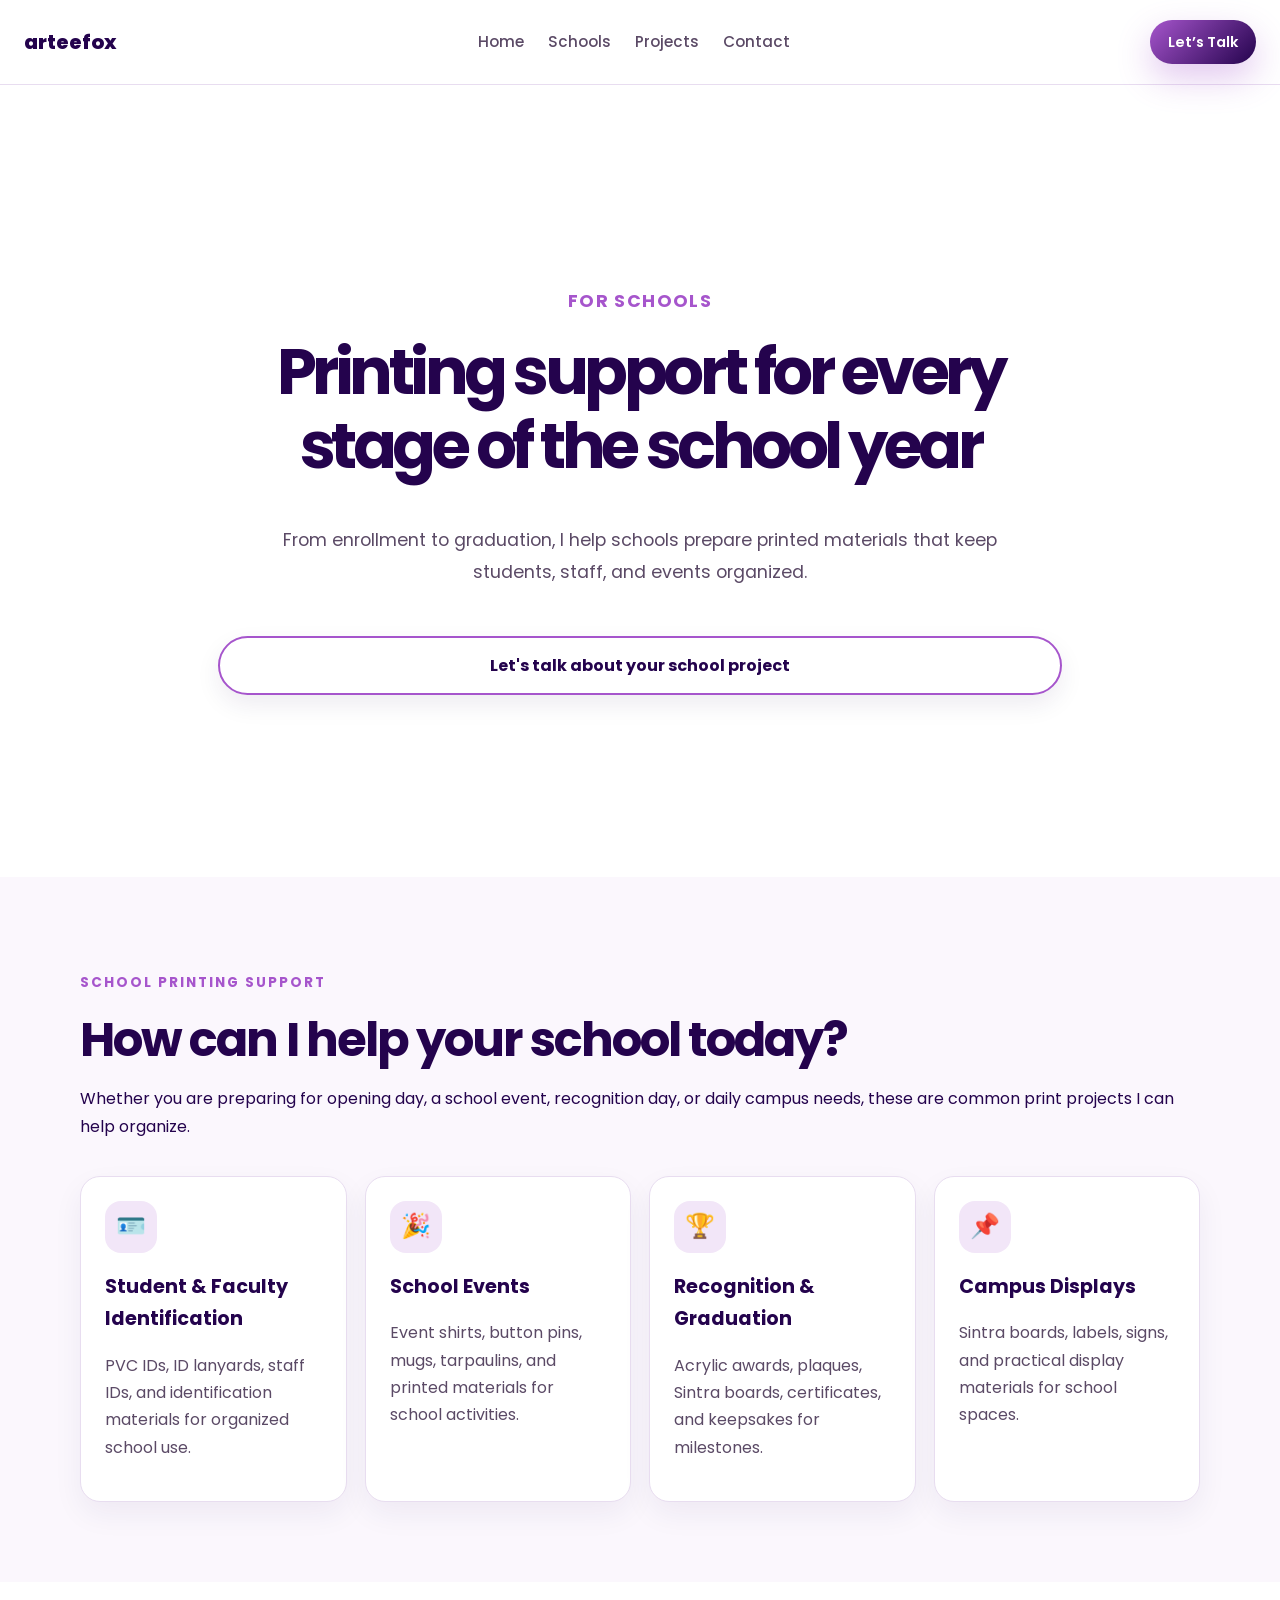
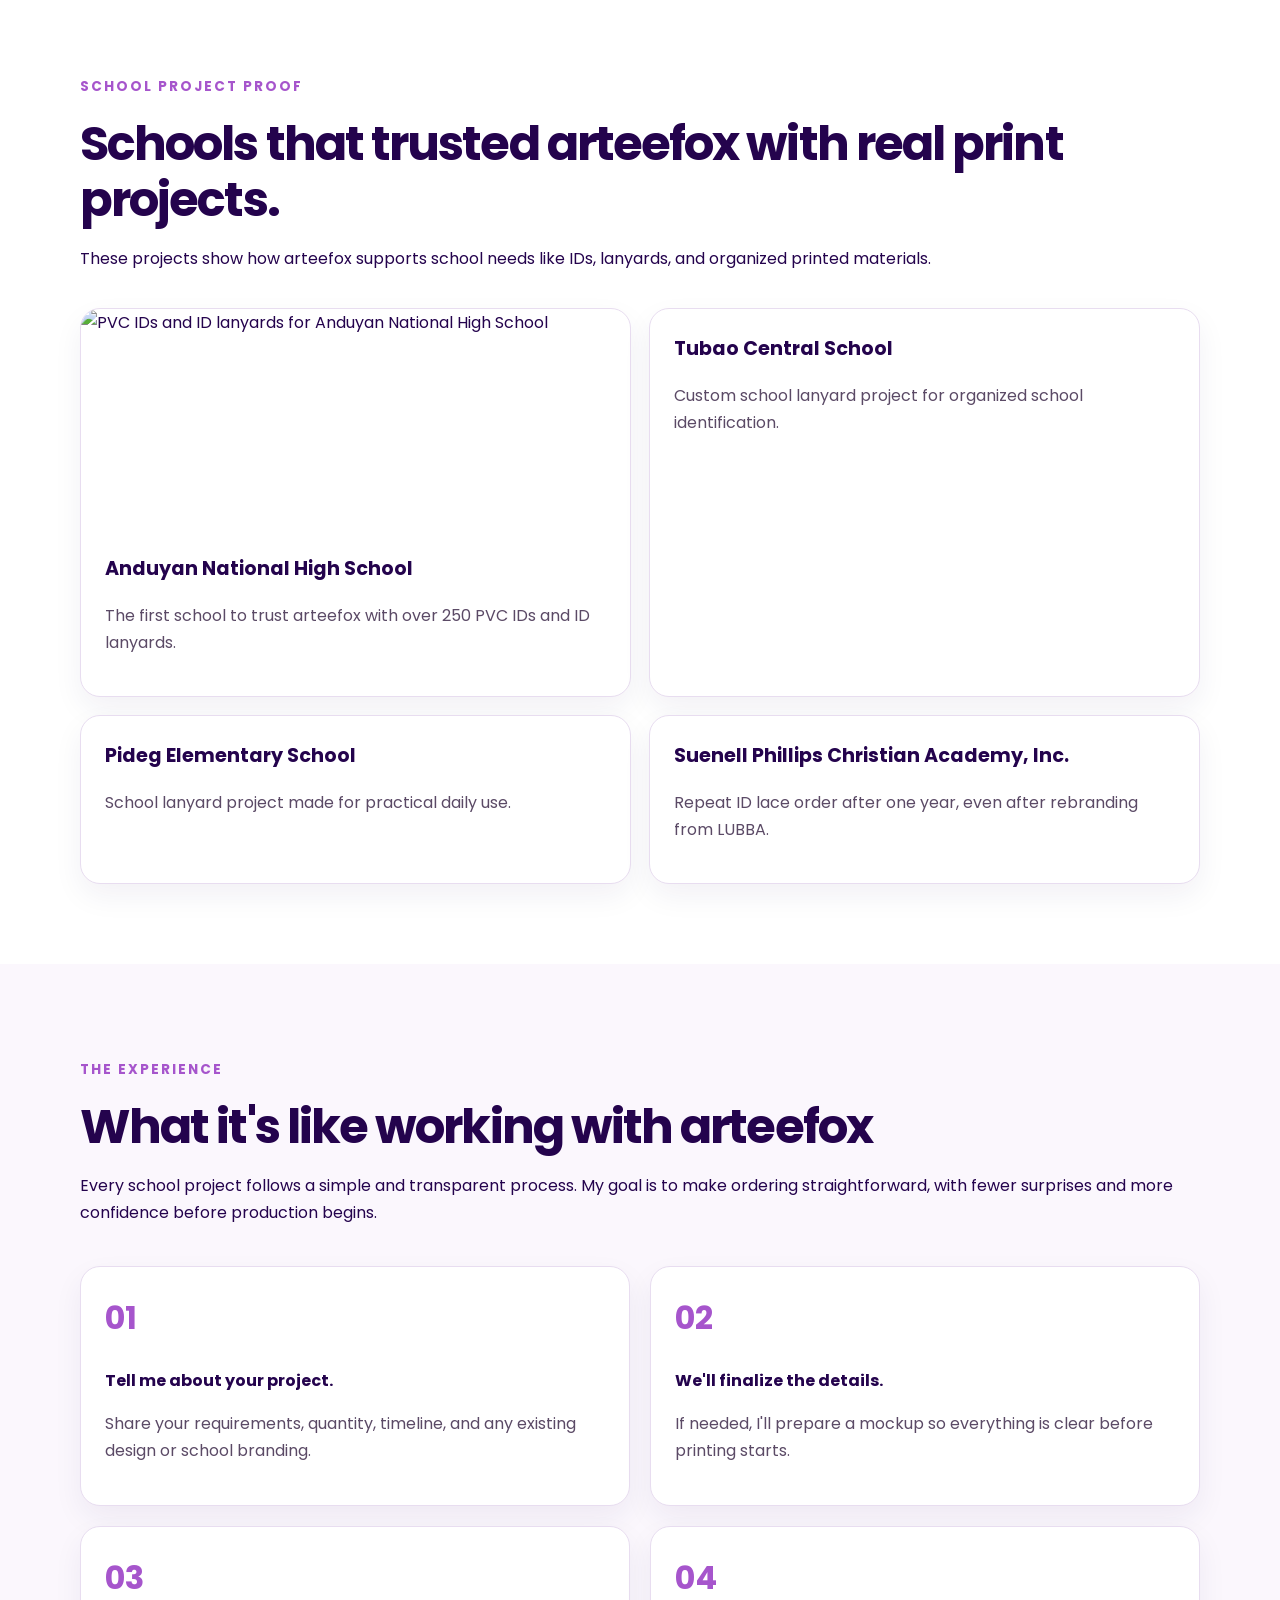
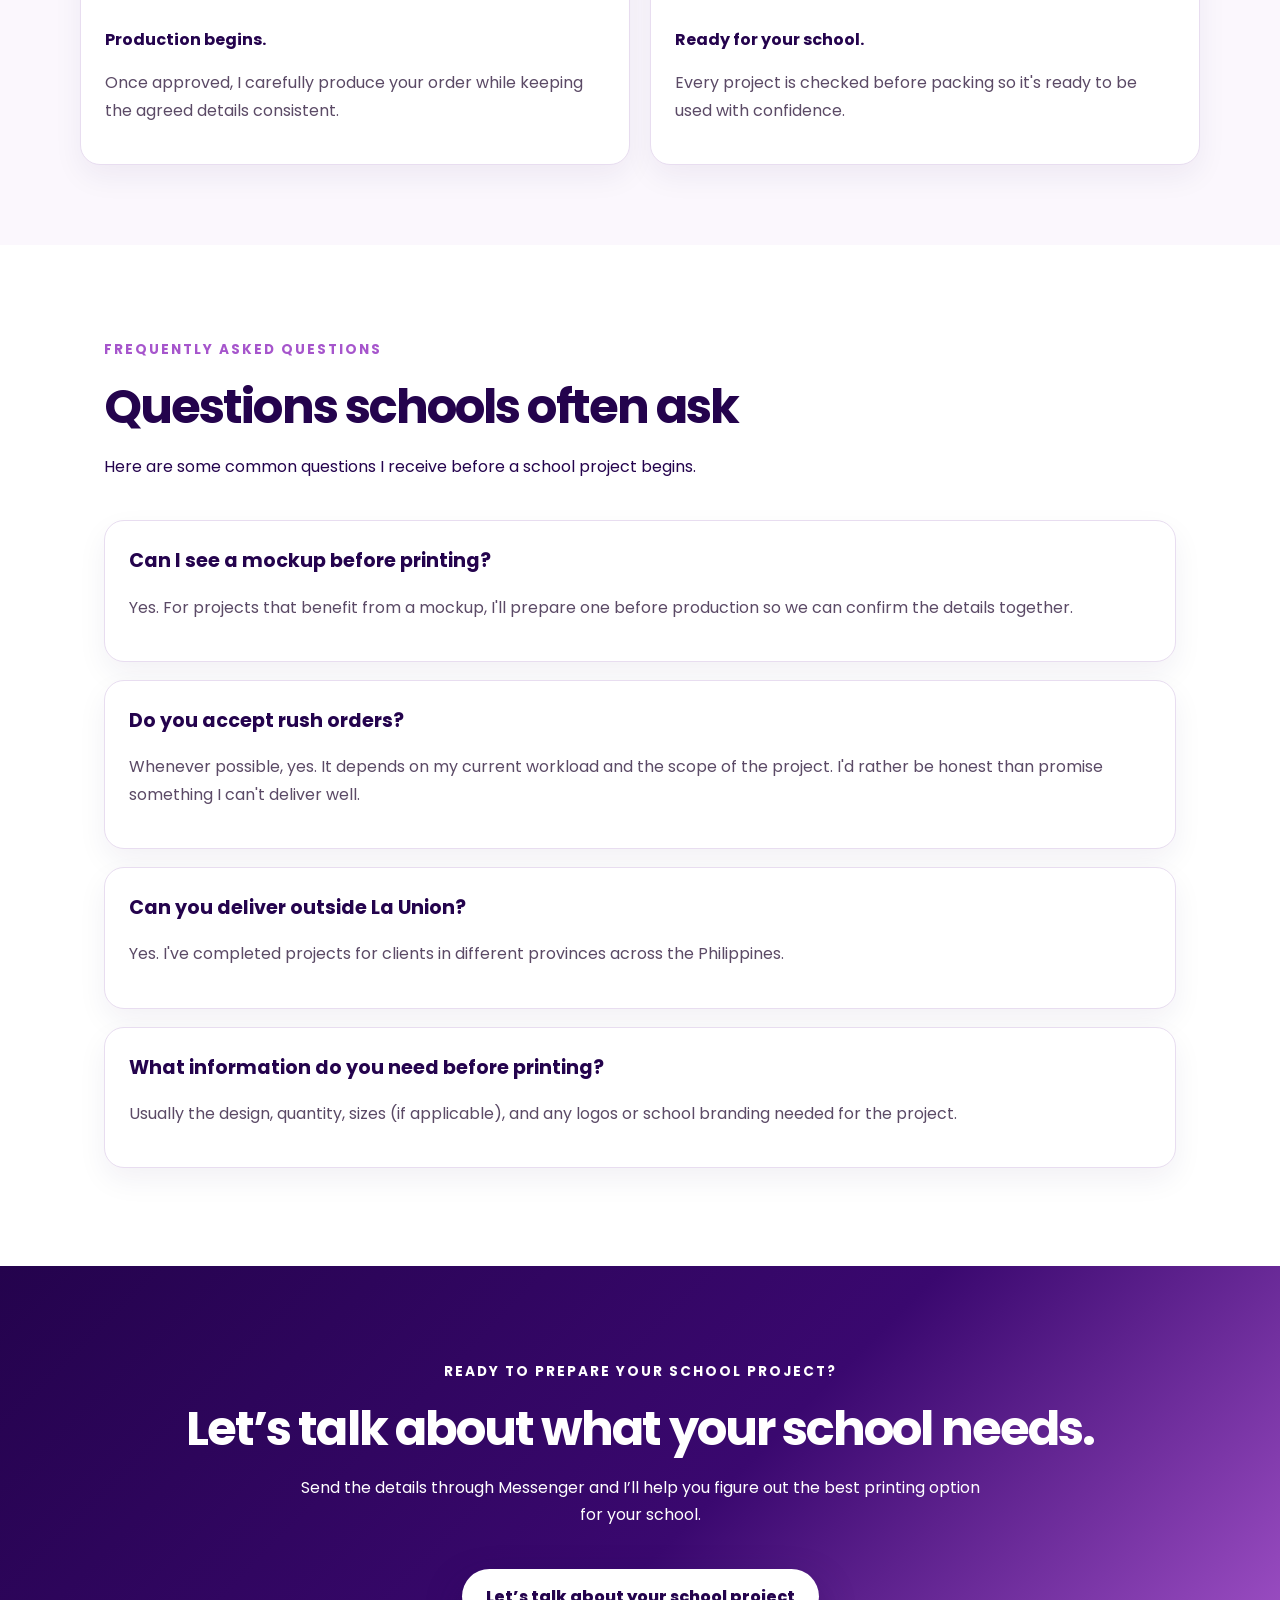
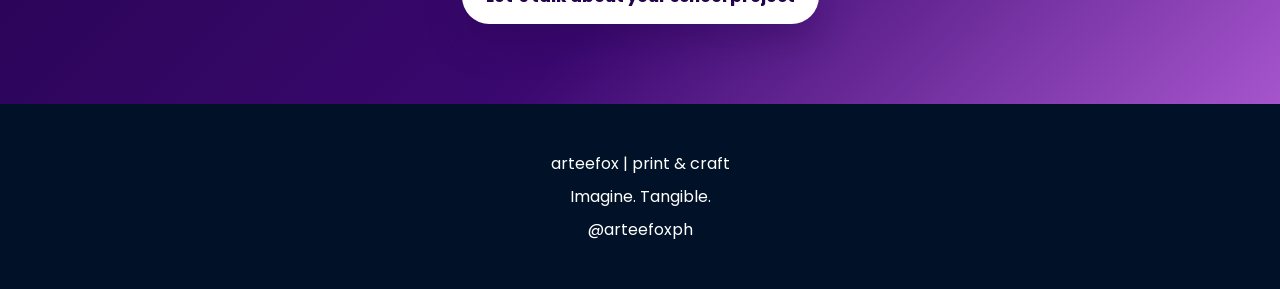
==== commit de7736c7: "Adds Images for Projects Folder and replaces placeholder for Anduyan project" ====
--- a/schools.html
+++ b/schools.html
@@ -84,19 +84,18 @@
     </div>
 
     <div class="school-projects-grid">
-        <article class="project-card">
-        <img src="images/schools/anduyan-national-high-school.jpg" alt="PVC IDs and ID lanyards for Anduyan National High School">
-
-        <div class="project-content">
-            <h3>Anduyan National High School</h3>
-
-            <p>
-                The first school that trusted arteefox with over 250 PVC IDs and ID lanyards in 2024.
-                That project helped build the foundation for everything that followed.
-            </p>
-
-            <a href="#">View Project →</a>
-        </div>
+        <article class="school-project-card">
+            <img src="images/schools/anduyan-national-high-school.jpg" alt="PVC IDs and ID lanyards for Anduyan National High School">
+
+            <div   div class="school-project-content">
+                <h3>Anduyan National High School</h3>
+
+                <p>
+                The first school to trust arteefox with over 250 PVC IDs and ID lanyards.
+                </p>
+
+                
+            </div>
         </article>
 
         <article>
--- a/styles.css
+++ b/styles.css
@@ -1112,4 +1112,32 @@
     color: #24034D;
     font-weight: 800;
     box-shadow: 0 16px 36px rgba(36, 3, 77, 0.35);
+}
+/* SCHOOL PROJECT IMAGE CARD */
+
+.school-project-card {
+    padding: 0;
+    overflow: hidden;
+}
+
+.school-project-card img {
+    width: 100%;
+    height: 220px;
+    object-fit: cover;
+    display: block;
+}
+
+.school-project-content {
+    padding: 24px;
+}
+
+.school-project-content a {
+    display: inline-block;
+    margin-top: 14px;
+    color: var(--lavender-purple);
+    font-weight: 800;
+}
+
+.school-project-content a:hover {
+    color: var(--dark-amethyst);
 }
